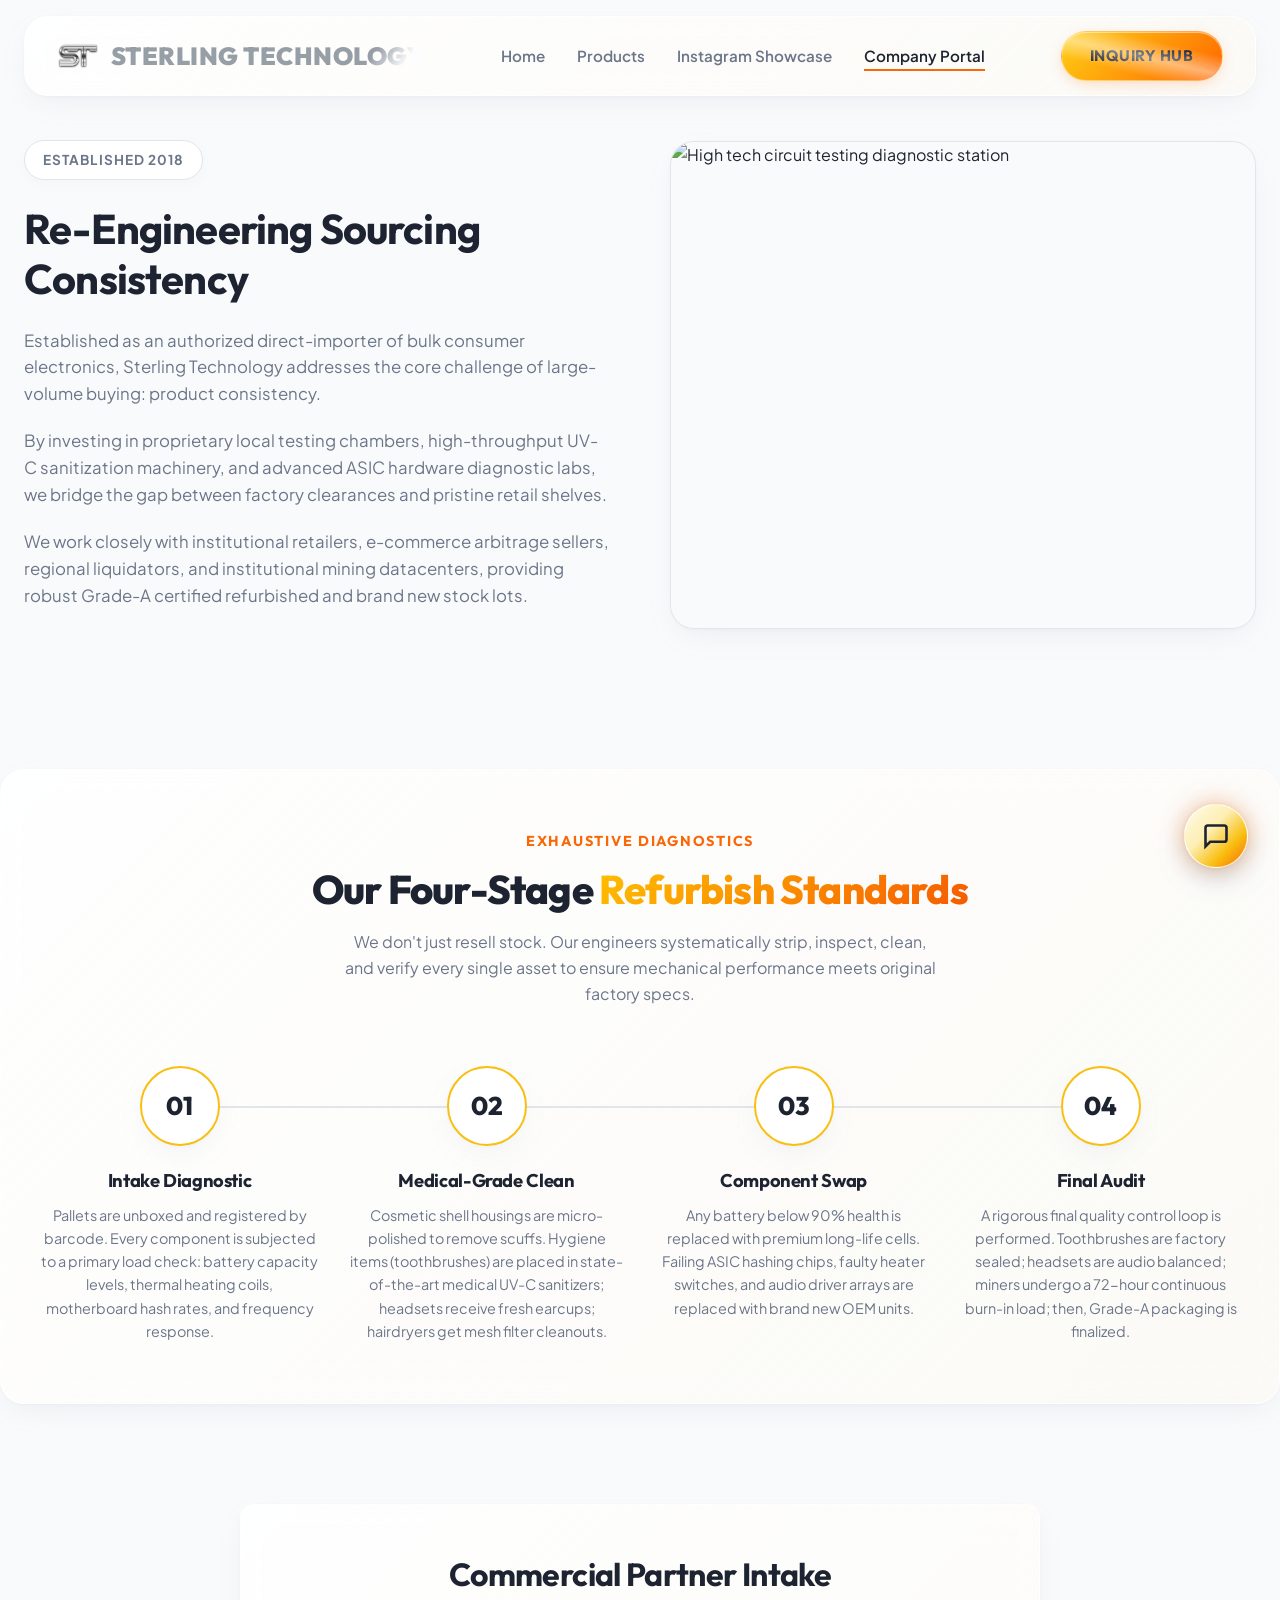
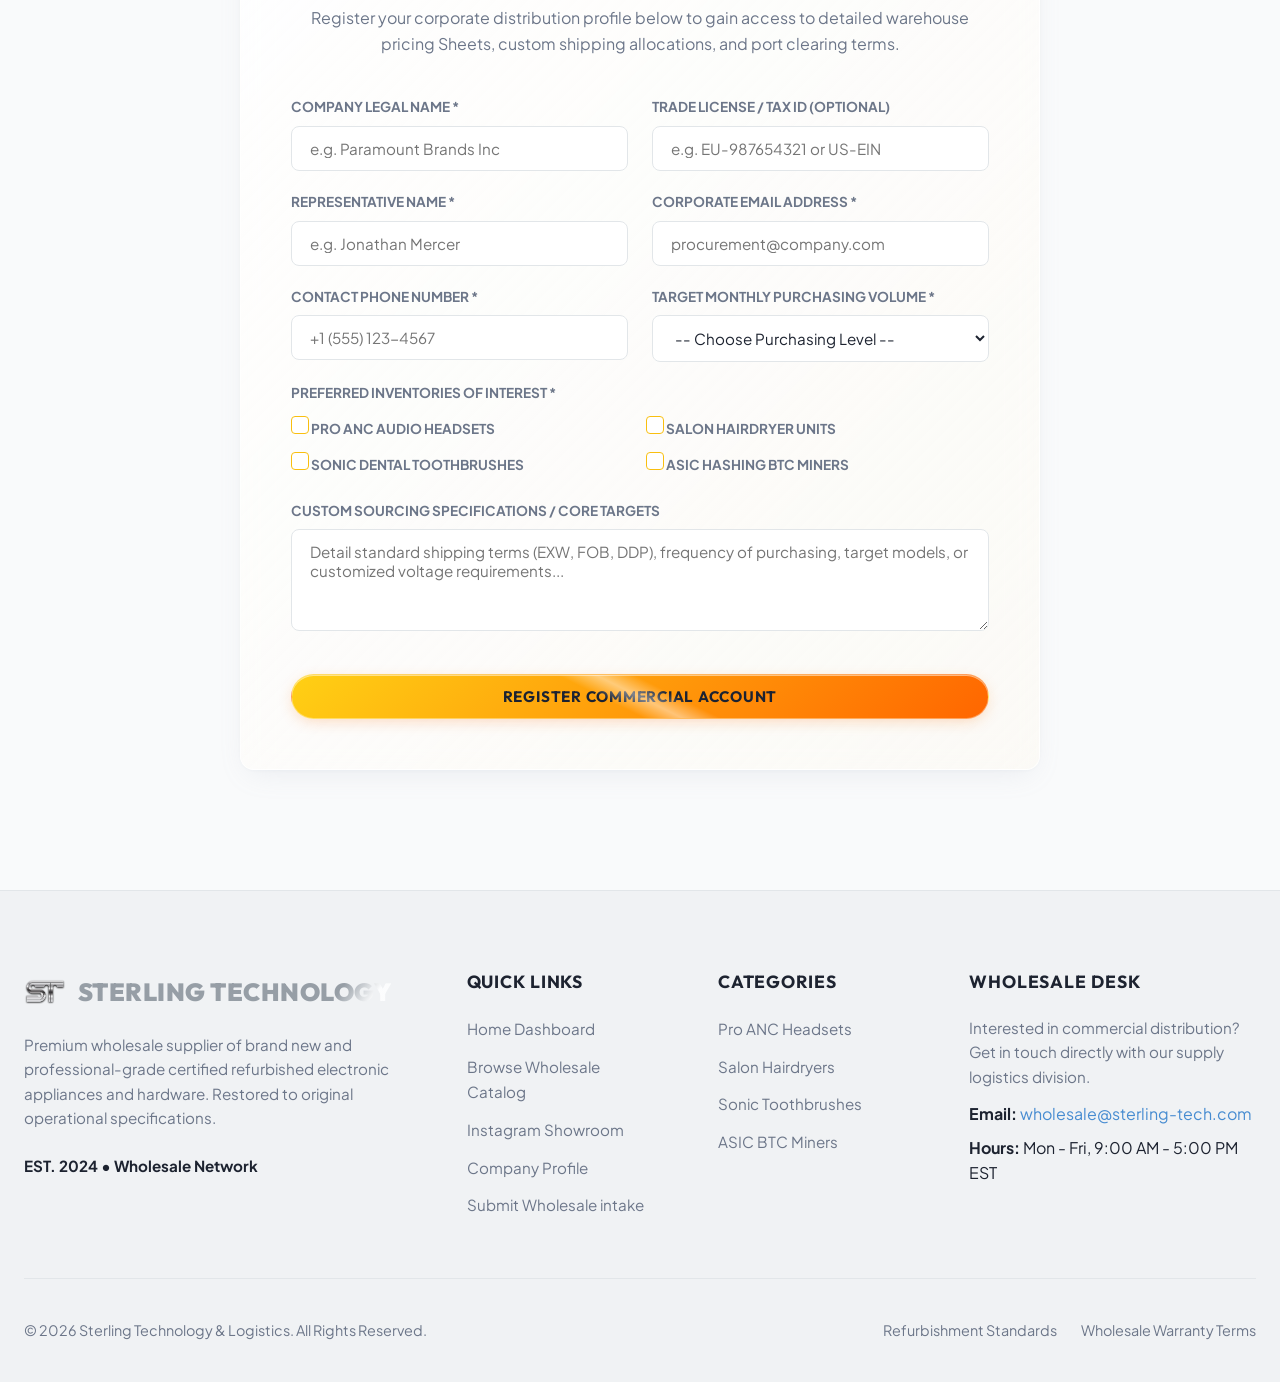
==== web/company.html @ 15f0bb9a "Initial commit: Dynamic Wholesale Catalog website with 15 real products and local storage security" ====
<!DOCTYPE html>
<html lang="en">
<head>
  <meta charset="UTF-8">
  <meta name="viewport" content="width=device-width, initial-scale=1.0">
  
  <title>Corporate Profile & Wholesale Registration | Sterling Technology</title>
  <meta name="description" content="Learn about our refurbishment processing facilities and apply for an official trade credit commercial account to procure stock direct from ports.">
  
  <link rel="stylesheet" href="./css/styles.css">
</head>
<body>

  <!-- Dynamic Glass Header -->
  <header id="global-header"></header>

  <!-- Section 1: Who We Are -->
  <section class="container company-about-grid">
    <div class="company-about-content">
      <div class="hero-badge">Established 2018</div>
      <h2 class="company-about-title">Re-Engineering Sourcing Consistency</h2>
      <p>Established as an authorized direct-importer of bulk consumer electronics, Sterling Technology addresses the core challenge of large-volume buying: product consistency.</p>
      <p>By investing in proprietary local testing chambers, high-throughput UV-C sanitization machinery, and advanced ASIC hardware diagnostic labs, we bridge the gap between factory clearances and pristine retail shelves.</p>
      <p>We work closely with institutional retailers, e-commerce arbitrage sellers, regional liquidators, and institutional mining datacenters, providing robust Grade-A certified refurbished and brand new stock lots.</p>
    </div>
    <div class="company-about-img-wrap">
      <img src="https://images.unsplash.com/photo-1581092160607-ee22621dd758?auto=format&fit=crop&w=800&q=80" alt="High tech circuit testing diagnostic station">
    </div>
  </section>

  <!-- Section 2: Refurbishment Facility Tour Timeline -->
  <section class="container section-margin glass-panel" style="padding: 60px 40px; border-radius: var(--radius-lg);">
    <div class="section-header">
      <div class="section-subtitle">Exhaustive Diagnostics</div>
      <h2 class="section-title">Our Four-Stage <span>Refurbish Standards</span></h2>
      <p style="color: var(--text-muted); font-size: 1rem; max-width: 600px; margin: 16px auto 0 auto;">
        We don't just resell stock. Our engineers systematically strip, inspect, clean, and verify every single asset to ensure mechanical performance meets original factory specs.
      </p>
    </div>

    <div class="workflow-timeline">
      <!-- Step 1 -->
      <div class="workflow-step">
        <div class="workflow-number">01</div>
        <h3>Intake Diagnostic</h3>
        <p>Pallets are unboxed and registered by barcode. Every component is subjected to a primary load check: battery capacity levels, thermal heating coils, motherboard hash rates, and frequency response.</p>
      </div>

      <!-- Step 2 -->
      <div class="workflow-step">
        <div class="workflow-number">02</div>
        <h3>Medical-Grade Clean</h3>
        <p>Cosmetic shell housings are micro-polished to remove scuffs. Hygiene items (toothbrushes) are placed in state-of-the-art medical UV-C sanitizers; headsets receive fresh earcups; hairdryers get mesh filter cleanouts.</p>
      </div>

      <!-- Step 3 -->
      <div class="workflow-step">
        <div class="workflow-number">03</div>
        <h3>Component Swap</h3>
        <p>Any battery below 90% health is replaced with premium long-life cells. Failing ASIC hashing chips, faulty heater switches, and audio driver arrays are replaced with brand new OEM units.</p>
      </div>

      <!-- Step 4 -->
      <div class="workflow-step">
        <div class="workflow-number">04</div>
        <h3>Final Audit</h3>
        <p>A rigorous final quality control loop is performed. Toothbrushes are factory sealed; headsets are audio balanced; miners undergo a 72-hour continuous burn-in load; then, Grade-A packaging is finalized.</p>
      </div>
    </div>
  </section>

  <!-- Section 3: Wholesale Intake Form -->
  <section class="container section-margin glass-panel intake-layout" id="inquiry">
    <div id="form-container">
      <h2>Commercial Partner Intake</h2>
      <p>Register your corporate distribution profile below to gain access to detailed warehouse pricing Sheets, custom shipping allocations, and port clearing terms.</p>
      
      <form id="wholesale-partner-form">
        <div class="form-row">
          <div class="form-group">
            <label for="partner-biz-name">Company Legal Name *</label>
            <input type="text" id="partner-biz-name" class="form-control" placeholder="e.g. Paramount Brands Inc" required>
          </div>
          <div class="form-group">
            <label for="partner-tax-id">Trade License / Tax ID (Optional)</label>
            <input type="text" id="partner-tax-id" class="form-control" placeholder="e.g. EU-987654321 or US-EIN">
          </div>
        </div>

        <div class="form-row">
          <div class="form-group">
            <label for="partner-contact-name">Representative Name *</label>
            <input type="text" id="partner-contact-name" class="form-control" placeholder="e.g. Jonathan Mercer" required>
          </div>
          <div class="form-group">
            <label for="partner-email">Corporate Email Address *</label>
            <input type="email" id="partner-email" class="form-control" placeholder="procurement@company.com" required>
          </div>
        </div>

        <div class="form-row">
          <div class="form-group">
            <label for="partner-phone">Contact Phone Number *</label>
            <input type="tel" id="partner-phone" class="form-control" placeholder="+1 (555) 123-4567" required>
          </div>
          <div class="form-group">
            <label for="partner-volume">Target Monthly purchasing Volume *</label>
            <select id="partner-volume" class="form-control" required>
              <option value="">-- Choose Purchasing Level --</option>
              <option value="tier_1">Small Wholesaler (< $10,000 / mo)</option>
              <option value="tier_2">Mid-Tier distributor ($10,000 - $50,000 / mo)</option>
              <option value="tier_3">Enterprise Buyer ($50,000 - $200,000 / mo)</option>
              <option value="tier_4">Institutional Sourcing ($200,000+ / mo)</option>
            </select>
          </div>
        </div>

        <div class="form-group">
          <label style="margin-bottom: 12px;">Preferred Inventories of Interest *</label>
          <div style="display: grid; grid-template-columns: repeat(2, 1fr); gap: 12px; margin-bottom: 8px;">
            <label class="checkbox-label" style="margin-bottom: 0;">
              <input type="checkbox" name="interest" value="headsets" class="checkbox-input">
              <span>Pro ANC Audio Headsets</span>
            </label>
            <label class="checkbox-label" style="margin-bottom: 0;">
              <input type="checkbox" name="interest" value="hairdryers" class="checkbox-input">
              <span>Salon Hairdryer Units</span>
            </label>
            <label class="checkbox-label" style="margin-bottom: 0;">
              <input type="checkbox" name="interest" value="toothbrushes" class="checkbox-input">
              <span>Sonic Dental Toothbrushes</span>
            </label>
            <label class="checkbox-label" style="margin-bottom: 0;">
              <input type="checkbox" name="interest" value="btc_miners" class="checkbox-input">
              <span>ASIC Hashing BTC Miners</span>
            </label>
          </div>
        </div>

        <div class="form-group" style="margin-top: 24px;">
          <label for="partner-notes">Custom Sourcing Specifications / Core Targets</label>
          <textarea id="partner-notes" class="form-control" rows="4" placeholder="Detail standard shipping terms (EXW, FOB, DDP), frequency of purchasing, target models, or customized voltage requirements..."></textarea>
        </div>

        <button type="submit" class="btn-silver" style="width: 100%; justify-content: center; margin-top: 16px;">Register Commercial Account</button>
      </form>
    </div>
  </section>

  <!-- Footer -->
  <footer id="global-footer" class="footer"></footer>

  <!-- Scripts -->
  <script src="./js/products-api.js"></script>
  <script src="./js/app.js"></script>
  <script src="./js/chatbot.js"></script>
  
  <script>
    document.addEventListener("DOMContentLoaded", () => {
      const form = document.getElementById("wholesale-partner-form");
      const formContainer = document.getElementById("form-container");

      // Set interest checkbox prefilled if URL includes hash target categories
      const params = new URLSearchParams(window.location.search);
      const interestParam = params.get("interest");
      if (interestParam) {
        document.querySelectorAll('input[name="interest"]').forEach(cb => {
          if (cb.value === interestParam) cb.checked = true;
        });
      }

      form.addEventListener("submit", (e) => {
        e.preventDefault();
        
        const repName = document.getElementById("partner-contact-name").value;
        const bizName = document.getElementById("partner-biz-name").value;
        const repEmail = document.getElementById("partner-email").value;

        // Animate smooth height contraction and transition to custom onboarding panel
        formContainer.style.opacity = 0;
        
        setTimeout(() => {
          formContainer.innerHTML = `
            <div style="text-align: center; padding: 40px 10px;">
              <div class="quality-shield-icon" style="margin: 0 auto 28px auto; width: 80px; height: 80px; background: var(--metallic-grad);">
                <svg viewBox="0 0 24 24" style="width: 36px; height: 36px; stroke: hsl(220, 30%, 15%); stroke-width: 2.4; fill: none;">
                  <path d="M16 21v-2a4 4 0 0 0-4-4H5a4 4 0 0 0-4 4v2"/>
                  <circle cx="8.5" cy="7" r="4"/>
                  <line x1="20" y1="8" x2="20" y2="14"/>
                  <line x1="23" y1="11" x2="17" y2="11"/>
                </svg>
              </div>
              <h2 style="font-family: 'Outfit'; font-size: 2.2rem; margin-bottom: 16px; color: var(--text-main);">Partnership Registered Successfully</h2>
              <p style="color: var(--text-muted); font-size: 1.05rem; margin-bottom: 32px; line-height: 1.6; max-width: 600px; margin-left: auto; margin-right: auto;">
                Welcome aboard, <strong>${repName}</strong>. Your commercial wholesale partner registration for <strong>${bizName}</strong> has been logged by our systems.
              </p>
              <div style="background: var(--bg-secondary); max-width: 500px; margin: 0 auto 36px auto; padding: 24px; border-radius: var(--radius-md); border: 1px solid var(--border-light); text-align: left;">
                <h4 style="font-family: 'Outfit'; font-weight: 700; margin-bottom: 12px;">Next Steps:</h4>
                <ul style="padding-left: 20px; color: var(--text-muted); display: flex; flex-direction: column; gap: 8px; font-size: 0.95rem;">
                  <li>We will dispatch our complete excel wholesale pricing catalog spreadsheet to <strong>${repEmail}</strong> within 15 minutes.</li>
                  <li>A logistics lead account director will call your team to confirm loading bay sizes and custom pallet freight rates.</li>
                  <li>Your commercial credential key will allow direct integration with our shipping dispatch systems.</li>
                </ul>
              </div>
              <a href="products.html" class="btn-silver">Browse Wholesale Catalog</a>
            </div>
          `;
          formContainer.style.opacity = 1;
          formContainer.style.transition = "opacity 0.4s ease";
        }, 300);
      });
    });
  </script>
</body>
</html>
---- web/css/styles.css ----
@import url('https://fonts.googleapis.com/css2?family=Outfit:wght@300;400;500;600;700;800;900&family=Plus+Jakarta+Sans:wght@300;400;500;600;700;800&display=swap');

/* --- PREMIUM DESIGN SYSTEM & CSS VARIABLES --- */
:root {
  /* Color Palettes - Harmonious HSL */
  --bg-primary: hsl(210, 20%, 98%);       /* Pure soft slate-white */
  --bg-secondary: hsl(210, 16%, 95%);     /* Soft gray */
  --bg-card: hsl(0, 0%, 100%);            /* Crisp solid white */
  --bg-glass: rgba(255, 255, 255, 0.65);  /* Frosted white glass */
  --border-glass: rgba(255, 255, 255, 0.7);
  --border-light: hsl(210, 14%, 90%);     /* Clean borders */
  
  /* Text Hues - No pure black for premium feel */
  --text-main: hsl(220, 25%, 15%);        /* Deep charcoal */
  --text-muted: hsl(220, 12%, 48%);       /* Steel slate */
  --text-light: hsl(220, 10%, 90%);       /* Light off-white */
  
  /* Curated Tech Yellow & Orange Sunset Theme Accents */
  --silver-light: hsl(48, 95%, 85%) ;      /* Bright liquid yellow tint */
  --silver-medium: hsl(45, 95%, 52%);      /* Pure Tech Yellow */
  --silver-dark: hsl(24, 95%, 50%);        /* Vibrant Tech Orange */
  --chrome-highlight: hsl(48, 100%, 96%);  /* High-glare yellow light reflection */
  
  /* Brand Specific Silver/Chrome Variables (Preserves Silver logo and title shine) */
  --brand-silver-light: hsl(210, 20%, 94%);
  --brand-silver-medium: hsl(210, 10%, 82%);
  --brand-silver-dark: hsl(210, 8%, 62%);
  --brand-chrome-highlight: hsl(210, 30%, 99%);
  
  /* Gradients */
  --metallic-grad: linear-gradient(135deg, var(--chrome-highlight) 0%, var(--silver-light) 40%, var(--silver-medium) 70%, var(--silver-dark) 100%);
  --metallic-hover-grad: linear-gradient(135deg, var(--chrome-highlight) 0%, hsl(45, 95%, 80%) 30%, var(--silver-medium) 60%, hsl(20, 95%, 45%) 100%);
  --glass-grad: linear-gradient(135deg, rgba(255, 255, 255, 0.85) 0%, rgba(254, 250, 240, 0.45) 100%);
  
  /* Accents */
  --accent-blue: hsl(210, 60%, 55%);
  --accent-emerald: hsl(150, 50%, 45%);
  
  /* Shadow Systems */
  --shadow-premium: 0 10px 30px -10px rgba(148, 163, 184, 0.18), 
                    0 1px 3px rgba(148, 163, 184, 0.06);
  --shadow-hover: 0 25px 50px -20px rgba(100, 116, 139, 0.28), 
                  0 0 15px rgba(226, 232, 240, 0.8),
                  inset 0 1px 0 rgba(255, 255, 255, 0.8);
  --silver-glow: 0 0 25px rgba(249, 115, 22, 0.4), 0 0 5px rgba(251, 146, 60, 0.2);
  
  /* Borders & Radius */
  --radius-sm: 8px;
  --radius-md: 14px;
  --radius-lg: 24px;
  --radius-xl: 32px;
  
  /* Timing */
  --transition-smooth: all 0.4s cubic-bezier(0.16, 1, 0.3, 1);
  --transition-fast: all 0.2s cubic-bezier(0.4, 0, 0.2, 1);
}

/* --- RESET & GLOBAL STYLES --- */
*, *::before, *::after {
  box-sizing: border-box;
  margin: 0;
  padding: 0;
}

html {
  scroll-behavior: smooth;
  font-size: 16px;
}

body {
  background-color: var(--bg-primary);
  color: var(--text-main);
  font-family: 'Plus Jakarta Sans', sans-serif;
  line-height: 1.6;
  overflow-x: hidden;
  -webkit-font-smoothing: antialiased;
}

h1, h2, h3, h4, h5, h6 {
  font-family: 'Outfit', sans-serif;
  font-weight: 700;
  letter-spacing: -0.02em;
  line-height: 1.2;
}

a {
  color: inherit;
  text-decoration: none;
  transition: var(--transition-fast);
}

button, input, select, textarea {
  font-family: inherit;
  font-size: inherit;
  color: inherit;
}

/* --- SCROLLBARS --- */
::-webkit-scrollbar {
  width: 10px;
}
::-webkit-scrollbar-track {
  background: var(--bg-primary);
}
::-webkit-scrollbar-thumb {
  background: var(--silver-medium);
  border: 3px solid var(--bg-primary);
  border-radius: 10px;
}
::-webkit-scrollbar-thumb:hover {
  background: var(--silver-dark);
}

/* --- GLASSMORPHISM & METALLIC SHAPE CLASSES --- */
.glass-panel {
  background: var(--glass-grad);
  backdrop-filter: blur(16px) saturate(120%);
  -webkit-backdrop-filter: blur(16px) saturate(120%);
  border: 1px solid var(--border-glass);
  box-shadow: var(--shadow-premium);
  border-radius: var(--radius-md);
  transition: var(--transition-smooth);
}

.glass-panel:hover {
  border-color: rgba(255, 255, 255, 0.95);
  box-shadow: var(--shadow-hover);
}

/* Premium Solid Button (Yellow-Orange Gradient) */
.btn-silver {
  background: linear-gradient(135deg, hsl(48, 100%, 54%) 0%, hsl(24, 100%, 50%) 100%);
  border: 1px solid rgba(255, 255, 255, 0.35);
  box-shadow: 0 4px 15px -3px rgba(249, 115, 22, 0.3), 
              inset 0 1px 0 rgba(255, 255, 255, 0.5);
  color: hsl(220, 30%, 15%);
  cursor: pointer;
  display: inline-flex;
  align-items: center;
  gap: 8px;
  font-family: 'Outfit', sans-serif;
  font-weight: 700;
  font-size: 0.95rem;
  padding: 12px 28px;
  border-radius: 50px;
  text-transform: uppercase;
  letter-spacing: 0.05em;
  transition: var(--transition-smooth);
  position: relative;
  overflow: hidden;
}

.btn-silver::after {
  content: '';
  position: absolute;
  top: -50%;
  left: -50%;
  width: 200%;
  height: 200%;
  background: linear-gradient(
    to bottom right,
    rgba(255, 255, 255, 0) 0%,
    rgba(255, 255, 255, 0) 40%,
    rgba(255, 255, 255, 0.45) 50%,
    rgba(255, 255, 255, 0) 60%,
    rgba(255, 255, 255, 0) 100%
  );
  transform: rotate(30deg);
  transition: transform 0.8s ease;
}

.btn-silver:hover {
  background: linear-gradient(135deg, hsl(48, 100%, 58%) 0%, hsl(20, 100%, 46%) 100%);
  box-shadow: 0 8px 25px -5px rgba(249, 115, 22, 0.5), var(--silver-glow);
  transform: translateY(-2px);
}

.btn-silver:hover::after {
  transform: rotate(30deg) translate(20%, 20%);
}

.btn-silver:active {
  transform: translateY(0);
}

/* Secondary Ghost Button */
.btn-ghost {
  border: 2px solid var(--silver-dark);
  background: transparent;
  color: var(--text-main);
  cursor: pointer;
  display: inline-flex;
  align-items: center;
  gap: 8px;
  font-family: 'Outfit', sans-serif;
  font-weight: 700;
  font-size: 0.95rem;
  padding: 11px 28px; /* Slightly adjusted padding to balance 2px borders */
  border-radius: 50px;
  text-transform: uppercase;
  letter-spacing: 0.05em;
  transition: var(--transition-smooth);
}

.btn-ghost:hover {
  background: rgba(226, 232, 240, 0.4);
  border-color: var(--text-main);
  transform: translateY(-2px);
}

/* --- STRUCTURE LAYOUT --- */
.container {
  width: 100%;
  max-width: 1280px;
  margin: 0 auto;
  padding: 0 24px;
}

/* Glass Header */
.header {
  position: fixed;
  top: 16px;
  left: 50%;
  transform: translateX(-50%);
  width: calc(100% - 32px);
  max-width: 1232px;
  z-index: 1000;
  height: 80px;
  border-radius: var(--radius-lg);
  display: flex;
  align-items: center;
  justify-content: space-between;
  padding: 0 32px;
}

.header.scrolled {
  background: rgba(255, 255, 255, 0.85);
  box-shadow: 0 20px 40px -15px rgba(148, 163, 184, 0.25);
  border-color: rgba(255, 255, 255, 0.9);
}

.logo-container {
  display: flex;
  align-items: center;
  gap: 12px;
}

/* Stunning Brand Logo */
.silver-logo {
  width: 42px;
  height: 42px;
  background-image: url('../images/logo.png');
  background-size: contain;
  background-repeat: no-repeat;
  background-position: center;
  position: relative;
  display: flex;
  align-items: center;
  justify-content: center;
  transition: var(--transition-smooth);
}

.brand-name {
  font-family: 'Outfit', sans-serif;
  font-size: 1.55rem;
  font-weight: 900;
  letter-spacing: 0.02em;
  background: linear-gradient(
    125deg,
    var(--brand-silver-dark) 0%,
    var(--brand-silver-dark) 42%,
    var(--brand-chrome-highlight) 48%,
    var(--brand-chrome-highlight) 52%,
    var(--brand-silver-dark) 58%,
    var(--brand-silver-dark) 100%
  );
  background-size: 200% auto;
  -webkit-background-clip: text;
  -webkit-text-fill-color: transparent;
  animation: textShine 12s ease-in-out infinite;
}

@keyframes textShine {
  0% {
    background-position: 200% center;
  }
  100% {
    background-position: -200% center;
  }
}

.nav-menu {
  display: flex;
  gap: 32px;
  list-style: none;
}

.nav-link {
  font-weight: 600;
  font-size: 0.95rem;
  color: var(--text-muted);
  position: relative;
  padding: 6px 0;
}

.nav-link::after {
  content: '';
  position: absolute;
  bottom: 0;
  left: 0;
  width: 0;
  height: 2px;
  background: var(--silver-dark);
  transition: var(--transition-fast);
}

.nav-link:hover, .nav-link.active {
  color: var(--text-main);
}

.nav-link:hover::after, .nav-link.active::after {
  width: 100%;
}

.header-cta {
  display: flex;
  align-items: center;
}

/* Footer style */
.footer {
  background: var(--bg-secondary);
  border-top: 1px solid var(--border-light);
  padding: 80px 0 40px 0;
  margin-top: 120px;
}

.footer-grid {
  display: grid;
  grid-template-columns: 2fr 1fr 1fr 1.5fr;
  gap: 60px;
  margin-bottom: 60px;
}

.footer-col h3 {
  font-size: 1.1rem;
  margin-bottom: 24px;
  text-transform: uppercase;
  letter-spacing: 0.05em;
  color: var(--text-main);
}

.footer-links {
  list-style: none;
  display: flex;
  flex-direction: column;
  gap: 12px;
}

.footer-links a {
  color: var(--text-muted);
  font-size: 0.95rem;
}

.footer-links a:hover {
  color: var(--text-main);
  padding-left: 4px;
}

.footer-about p {
  color: var(--text-muted);
  font-size: 0.95rem;
  margin: 16px 0 24px 0;
}

.footer-bottom {
  border-top: 1px solid var(--border-light);
  padding-top: 40px;
  display: flex;
  justify-content: space-between;
  align-items: center;
  color: var(--text-muted);
  font-size: 0.9rem;
}

/* --- HERO LANDING SECTION --- */
.hero-section {
  padding: 180px 0 100px 0;
  position: relative;
}

.hero-grid {
  display: grid;
  grid-template-columns: 1.1fr 0.9fr;
  gap: 60px;
  align-items: center;
}

.hero-badge {
  display: inline-flex;
  align-items: center;
  gap: 8px;
  padding: 8px 18px;
  border-radius: 50px;
  background: var(--bg-card);
  border: 1px solid var(--border-light);
  font-size: 0.85rem;
  font-weight: 700;
  text-transform: uppercase;
  letter-spacing: 0.08em;
  color: var(--text-muted);
  margin-bottom: 24px;
  box-shadow: 0 4px 12px rgba(148, 163, 184, 0.05);
}

.hero-badge .dot {
  width: 8px;
  height: 8px;
  background: var(--silver-dark);
  border-radius: 50%;
  animation: pulse-silver 2s infinite;
}

.hero-title {
  font-size: 3.5rem;
  font-weight: 800;
  line-height: 1.1;
  margin-bottom: 24px;
  background: linear-gradient(135deg, var(--text-main) 0%, var(--silver-dark) 100%);
  -webkit-background-clip: text;
  -webkit-text-fill-color: transparent;
}

.hero-desc {
  font-size: 1.15rem;
  color: var(--text-muted);
  margin-bottom: 40px;
  max-width: 580px;
}

.hero-actions {
  display: flex;
  gap: 16px;
  align-items: center;
}

/* Breathtaking Showcase Item Visual */
.hero-visual {
  position: relative;
  width: 100%;
  aspect-ratio: 1;
}

.showcase-plate {
  width: 85%;
  height: 85%;
  position: absolute;
  top: 7%;
  left: 7%;
  background: var(--glass-grad);
  border: 1px solid var(--border-glass);
  box-shadow: var(--shadow-hover);
  border-radius: var(--radius-xl);
  overflow: hidden;
  display: flex;
  align-items: center;
  justify-content: center;
  transition: var(--transition-smooth);
}

.showcase-bg-glow {
  position: absolute;
  width: 150%;
  height: 150%;
  background: radial-gradient(circle, rgba(226, 232, 240, 0.7) 0%, rgba(255, 255, 255, 0) 65%);
  top: -25%;
  left: -25%;
  z-index: 1;
  animation: float 8s ease-in-out infinite;
}

.showcase-img {
  width: 80%;
  height: 80%;
  object-fit: contain;
  z-index: 2;
  filter: drop-shadow(0 20px 30px rgba(100, 116, 139, 0.25));
  transition: var(--transition-smooth);
}

.hero-visual:hover .showcase-img {
  transform: scale(1.08) rotate(2deg);
}

.hero-visual:hover .showcase-plate {
  border-color: rgba(255, 255, 255, 0.95);
  box-shadow: 0 35px 70px -25px rgba(100, 116, 139, 0.35), var(--silver-glow);
}

/* Floating Status Tag */
.showcase-tag {
  position: absolute;
  bottom: 12%;
  right: 0;
  z-index: 3;
  padding: 16px 24px;
  background: rgba(255, 255, 255, 0.9);
  backdrop-filter: blur(12px);
  -webkit-backdrop-filter: blur(12px);
  border: 1px solid var(--border-glass);
  border-radius: var(--radius-md);
  box-shadow: var(--shadow-premium);
  display: flex;
  flex-direction: column;
  gap: 4px;
}

.showcase-tag .tag-label {
  font-size: 0.75rem;
  font-weight: 700;
  text-transform: uppercase;
  color: var(--text-muted);
  letter-spacing: 0.05em;
}

.showcase-tag .tag-val {
  font-family: 'Outfit', sans-serif;
  font-size: 1.15rem;
  font-weight: 700;
  color: var(--text-main);
}

/* --- SECTION GENERAL STYLES --- */
.section-margin {
  margin-top: 140px;
}

.section-header {
  text-align: center;
  margin-bottom: 60px;
  position: relative;
}

.section-subtitle {
  font-family: 'Outfit', sans-serif;
  font-size: 0.9rem;
  font-weight: 700;
  text-transform: uppercase;
  letter-spacing: 0.12em;
  color: var(--silver-dark);
  margin-bottom: 12px;
}

.section-title {
  font-size: 2.5rem;
  font-weight: 800;
  color: var(--text-main);
}

.section-title span {
  background: linear-gradient(135deg, hsl(45, 100%, 50%) 0%, hsl(22, 100%, 48%) 100%);
  -webkit-background-clip: text;
  -webkit-text-fill-color: transparent;
}

/* --- PRODUCT CARDS & GRID --- */
.products-grid {
  display: grid;
  grid-template-columns: repeat(auto-fill, minmax(280px, 1fr));
  gap: 32px;
}

.product-card {
  background: var(--bg-card);
  border: 1px solid var(--border-light);
  border-radius: var(--radius-md);
  overflow: hidden;
  display: flex;
  flex-direction: column;
  position: relative;
  box-shadow: var(--shadow-premium);
  transition: var(--transition-smooth);
}

.product-card::before {
  content: '';
  position: absolute;
  top: 0;
  left: 0;
  right: 0;
  height: 4px;
  background: var(--metallic-grad);
  opacity: 0;
  transition: var(--transition-smooth);
}

.product-card-img-wrap {
  position: relative;
  aspect-ratio: 1.15;
  background: var(--bg-secondary);
  overflow: hidden;
  display: flex;
  align-items: center;
  justify-content: center;
}

.product-card-img {
  width: 100%;
  height: 100%;
  object-fit: cover;
  transition: var(--transition-smooth);
}

.product-condition-badge {
  position: absolute;
  top: 16px;
  left: 16px;
  padding: 6px 12px;
  border-radius: 50px;
  font-size: 0.75rem;
  font-weight: 700;
  text-transform: uppercase;
  letter-spacing: 0.05em;
  z-index: 2;
  box-shadow: 0 4px 10px rgba(0,0,0,0.08);
}

.badge-new {
  background: var(--bg-card);
  color: var(--text-main);
  border: 1px solid var(--border-light);
}

.badge-refurbished {
  background: var(--metallic-grad);
  color: hsl(220, 30%, 15%);
  border: 1px solid rgba(255, 255, 255, 0.7);
}

.product-card-content {
  padding: 24px;
  display: flex;
  flex-direction: column;
  flex-grow: 1;
}

.product-card-cat {
  font-size: 0.8rem;
  text-transform: uppercase;
  color: var(--text-muted);
  font-weight: 600;
  letter-spacing: 0.05em;
  margin-bottom: 8px;
}

.product-card-title {
  font-size: 1.2rem;
  font-weight: 700;
  color: var(--text-main);
  margin-bottom: 12px;
  line-height: 1.3;
}

.product-card-info-row {
  display: flex;
  justify-content: space-between;
  align-items: center;
  margin-top: auto;
  padding-top: 16px;
  border-top: 1px solid var(--border-light);
}

.product-card-price-label {
  font-size: 0.75rem;
  color: var(--text-muted);
  text-transform: uppercase;
}

.product-card-price {
  font-family: 'Outfit', sans-serif;
  font-size: 1.15rem;
  font-weight: 700;
  color: var(--text-main);
}

.product-card-moq {
  font-size: 0.8rem;
  color: var(--text-muted);
  font-weight: 500;
}

/* Card Hover States */
.product-card:hover {
  transform: translateY(-8px);
  box-shadow: var(--shadow-hover);
  border-color: var(--silver-medium);
}

.product-card:hover::before {
  opacity: 1;
}

.product-card:hover .product-card-img {
  transform: scale(1.06);
}

/* Newly Added Section Carousel Scroll Style */
.carousel-container {
  position: relative;
  overflow: hidden;
  padding: 10px 0;
}

.carousel-scroll {
  display: flex;
  gap: 30px;
  overflow-x: auto;
  scroll-snap-type: x mandatory;
  scrollbar-width: none; /* Firefox */
  padding-bottom: 20px;
}

.carousel-scroll::-webkit-scrollbar {
  display: none; /* Safari & Chrome */
}

.carousel-scroll .product-card {
  flex: 0 0 320px;
  scroll-snap-align: start;
}

/* --- WHOLESALE ADVANTAGES GRIDS --- */
.advantages-grid {
  display: grid;
  grid-template-columns: repeat(3, 1fr);
  gap: 32px;
}

.advantage-card {
  padding: 40px;
  text-align: left;
}

.advantage-icon-wrap {
  width: 60px;
  height: 60px;
  background: var(--metallic-grad);
  border-radius: var(--radius-md);
  display: flex;
  align-items: center;
  justify-content: center;
  box-shadow: var(--silver-glow);
  margin-bottom: 28px;
}

.advantage-icon {
  width: 28px;
  height: 28px;
  stroke: hsl(220, 30%, 15%);
  stroke-width: 2;
  fill: none;
}

.advantage-card h3 {
  font-size: 1.35rem;
  margin-bottom: 16px;
  color: var(--text-main);
}

.advantage-card p {
  color: var(--text-muted);
  font-size: 0.95rem;
}

/* --- CATALOG SEARCH & FILTER --- */
.catalog-layout {
  display: grid;
  grid-template-columns: 280px 1fr;
  gap: 40px;
  padding-top: 140px;
}

.filter-sidebar {
  position: sticky;
  top: 120px;
  height: fit-content;
  padding: 30px;
}

.filter-group {
  margin-bottom: 30px;
}

.filter-group-title {
  font-size: 1rem;
  font-weight: 700;
  margin-bottom: 16px;
  text-transform: uppercase;
  letter-spacing: 0.05em;
  color: var(--text-main);
  border-bottom: 1px solid var(--border-light);
  padding-bottom: 8px;
}

/* Custom Checkbox styles */
.checkbox-label {
  display: flex;
  align-items: center;
  gap: 12px;
  font-size: 0.95rem;
  color: var(--text-muted);
  cursor: pointer;
  margin-bottom: 12px;
  transition: var(--transition-fast);
}

.checkbox-label:hover {
  color: var(--text-main);
}

.checkbox-input {
  appearance: none;
  -webkit-appearance: none;
  width: 18px;
  height: 18px;
  border: 1px solid var(--silver-medium);
  border-radius: 4px;
  background: white;
  cursor: pointer;
  position: relative;
  transition: var(--transition-fast);
}

.checkbox-input:checked {
  background: var(--metallic-grad);
  border-color: var(--silver-dark);
}

.checkbox-input:checked::before {
  content: '✓';
  position: absolute;
  top: 50%;
  left: 50%;
  transform: translate(-50%, -50%);
  color: var(--text-main);
  font-size: 0.75rem;
  font-weight: bold;
}

.search-wrap {
  display: flex;
  margin-bottom: 40px;
  gap: 16px;
}

.search-input-box {
  flex-grow: 1;
  position: relative;
}

.search-input {
  width: 100%;
  padding: 16px 24px;
  border-radius: 50px;
  border: 1px solid var(--border-light);
  background: var(--bg-card);
  box-shadow: var(--shadow-premium);
  font-size: 1rem;
  transition: var(--transition-smooth);
}

.search-input:focus {
  outline: none;
  border-color: var(--silver-medium);
  box-shadow: 0 10px 25px -5px rgba(148, 163, 184, 0.25), var(--silver-glow);
}

.view-toggle-btns {
  display: flex;
  background: var(--bg-secondary);
  border-radius: 50px;
  padding: 4px;
  border: 1px solid var(--border-light);
}

.view-btn {
  background: transparent;
  border: none;
  padding: 8px 16px;
  border-radius: 50px;
  cursor: pointer;
  color: var(--text-muted);
  font-weight: 600;
  transition: var(--transition-fast);
}

.view-btn.active {
  background: var(--bg-card);
  color: var(--text-main);
  box-shadow: var(--shadow-premium);
}

/* --- PRODUCT DETAIL SPECIFICS --- */
.detail-layout {
  padding-top: 140px;
}

.detail-grid {
  display: grid;
  grid-template-columns: 1.1fr 0.9fr;
  gap: 60px;
  margin-bottom: 80px;
}

.detail-gallery {
  display: flex;
  flex-direction: column;
  gap: 20px;
}

.gallery-main-wrap {
  width: 100%;
  aspect-ratio: 1.2;
  background: var(--bg-secondary);
  border-radius: var(--radius-lg);
  overflow: hidden;
  border: 1px solid var(--border-light);
}

.gallery-main {
  width: 100%;
  height: 100%;
  object-fit: cover;
}

.gallery-thumbs {
  display: flex;
  gap: 16px;
}

.gallery-thumb {
  width: 80px;
  height: 80px;
  background: var(--bg-secondary);
  border-radius: var(--radius-sm);
  overflow: hidden;
  border: 2px solid transparent;
  cursor: pointer;
  transition: var(--transition-fast);
}

.gallery-thumb.active, .gallery-thumb:hover {
  border-color: var(--silver-dark);
}

.gallery-thumb img {
  width: 100%;
  height: 100%;
  object-fit: cover;
}

.detail-info {
  display: flex;
  flex-direction: column;
}

.detail-title {
  font-size: 2.8rem;
  font-weight: 800;
  margin-bottom: 12px;
  color: var(--text-main);
}

.detail-meta-row {
  display: flex;
  align-items: center;
  gap: 16px;
  margin-bottom: 24px;
}

.detail-price-box {
  margin: 24px 0;
  padding: 24px;
  border-radius: var(--radius-md);
  background: var(--bg-secondary);
  border: 1px solid var(--border-light);
}

.detail-price-box h4 {
  font-size: 0.8rem;
  color: var(--text-muted);
  text-transform: uppercase;
  margin-bottom: 8px;
}

.detail-price-val {
  font-family: 'Outfit', sans-serif;
  font-size: 2.2rem;
  font-weight: 800;
  color: var(--text-main);
  background: linear-gradient(135deg, var(--text-main) 0%, var(--silver-dark) 100%);
  -webkit-background-clip: text;
  -webkit-text-fill-color: transparent;
}

.detail-highlights {
  margin-bottom: 32px;
  list-style-position: inside;
  display: flex;
  flex-direction: column;
  gap: 12px;
}

.detail-highlights li {
  color: var(--text-muted);
  font-size: 1rem;
}

/* Quality Refurbished Shield Widget */
.quality-shield {
  display: flex;
  gap: 20px;
  padding: 24px;
  border-radius: var(--radius-md);
  margin-bottom: 40px;
  border: 1px solid var(--silver-medium);
  background: var(--glass-grad);
}

.quality-shield-icon {
  width: 48px;
  height: 48px;
  background: var(--metallic-grad);
  border-radius: 50%;
  display: flex;
  align-items: center;
  justify-content: center;
  box-shadow: var(--silver-glow);
  flex-shrink: 0;
}

.quality-shield-text h4 {
  font-size: 1.05rem;
  font-weight: 700;
  margin-bottom: 4px;
  color: var(--text-main);
}

.quality-shield-text p {
  font-size: 0.9rem;
  color: var(--text-muted);
  line-height: 1.5;
}

/* Interactive Wholesale Calculator */
.calculator-box {
  padding: 32px;
  margin-bottom: 40px;
}

.calculator-title {
  font-size: 1.15rem;
  font-weight: 700;
  margin-bottom: 20px;
  text-transform: uppercase;
  letter-spacing: 0.05em;
  color: var(--text-main);
}

.calc-row {
  display: grid;
  grid-template-columns: 1fr 1fr;
  gap: 24px;
  margin-bottom: 24px;
}

.calc-input-wrap label {
  display: block;
  font-size: 0.85rem;
  font-weight: 700;
  color: var(--text-muted);
  text-transform: uppercase;
  margin-bottom: 8px;
}

.calc-input {
  width: 100%;
  padding: 12px 18px;
  border-radius: 8px;
  border: 1px solid var(--border-light);
  background: white;
  font-size: 1.1rem;
  font-weight: 700;
  outline: none;
}

.calc-input:focus {
  border-color: var(--silver-dark);
}

.calc-result-panel {
  background: var(--bg-secondary);
  border: 1px solid var(--border-light);
  border-radius: var(--radius-sm);
  padding: 20px;
  margin-bottom: 24px;
}

.calc-result-row {
  display: flex;
  justify-content: space-between;
  align-items: center;
  margin-bottom: 12px;
}

.calc-result-row:last-child {
  margin-bottom: 0;
  padding-top: 12px;
  border-top: 1px solid var(--border-light);
}

.calc-result-row span {
  font-size: 0.95rem;
  color: var(--text-muted);
}

.calc-result-row .val {
  font-family: 'Outfit', sans-serif;
  font-size: 1.15rem;
  font-weight: 700;
  color: var(--text-main);
}

.calc-result-row .val-large {
  font-family: 'Outfit', sans-serif;
  font-size: 1.6rem;
  font-weight: 800;
  color: var(--accent-emerald);
}

/* Specs Table */
.specs-table-wrap {
  margin-top: 60px;
}

.specs-title {
  font-size: 1.6rem;
  margin-bottom: 24px;
  color: var(--text-main);
}

.specs-table {
  width: 100%;
  border-collapse: collapse;
  margin-top: 16px;
}

.specs-table tr {
  border-bottom: 1px solid var(--border-light);
}

.specs-table td {
  padding: 16px 24px;
  font-size: 0.95rem;
}

.specs-table td:first-child {
  font-weight: 700;
  color: var(--text-main);
  width: 30%;
  background: var(--bg-secondary);
  border-radius: var(--radius-sm) 0 0 var(--radius-sm);
}

.specs-table td:last-child {
  color: var(--text-muted);
}

/* Modal Form Styles */
.modal-overlay {
  position: fixed;
  top: 0;
  left: 0;
  width: 100%;
  height: 100%;
  background: rgba(15, 23, 42, 0.4);
  backdrop-filter: blur(8px);
  z-index: 1100;
  display: flex;
  align-items: center;
  justify-content: center;
  opacity: 0;
  pointer-events: none;
  transition: var(--transition-smooth);
}

.modal-overlay.active {
  opacity: 1;
  pointer-events: all;
}

.modal-content {
  width: 100%;
  max-width: 580px;
  padding: 40px;
  transform: scale(0.9) translateY(20px);
  transition: var(--transition-smooth);
  position: relative;
}

.modal-overlay.active .modal-content {
  transform: scale(1) translateY(0);
}

.close-modal-btn {
  position: absolute;
  top: 24px;
  right: 24px;
  background: transparent;
  border: none;
  font-size: 1.5rem;
  cursor: pointer;
  color: var(--text-muted);
  transition: var(--transition-fast);
}

.close-modal-btn:hover {
  color: var(--text-main);
}

/* Custom form fields */
.form-group {
  margin-bottom: 20px;
}

.form-group label {
  display: block;
  font-size: 0.85rem;
  font-weight: 700;
  color: var(--text-muted);
  text-transform: uppercase;
  margin-bottom: 8px;
}

.form-control {
  width: 100%;
  padding: 12px 18px;
  border: 1px solid var(--border-light);
  border-radius: 8px;
  background: white;
  font-size: 0.95rem;
  outline: none;
  transition: var(--transition-fast);
}

.form-control:focus {
  border-color: var(--silver-dark);
  box-shadow: var(--silver-glow);
}

/* --- INSTAGRAM PAGE --- */
.instagram-grid {
  display: grid;
  grid-template-columns: repeat(auto-fill, minmax(320px, 1fr));
  gap: 30px;
  margin-top: 40px;
}

.insta-card {
  position: relative;
  aspect-ratio: 1;
  border-radius: var(--radius-md);
  overflow: hidden;
  border: 1px solid var(--border-light);
  cursor: pointer;
  box-shadow: var(--shadow-premium);
}

.insta-img {
  width: 100%;
  height: 100%;
  object-fit: cover;
  transition: var(--transition-smooth);
}

.insta-overlay {
  position: absolute;
  top: 0;
  left: 0;
  width: 100%;
  height: 100%;
  background: rgba(255, 255, 255, 0.8);
  backdrop-filter: blur(6px);
  -webkit-backdrop-filter: blur(6px);
  display: flex;
  flex-direction: column;
  justify-content: center;
  align-items: center;
  gap: 16px;
  opacity: 0;
  transition: var(--transition-smooth);
  padding: 24px;
  text-align: center;
}

.insta-stats {
  display: flex;
  gap: 24px;
  font-family: 'Outfit', sans-serif;
  font-weight: 700;
  color: var(--text-main);
  font-size: 1.1rem;
}

.insta-stats span {
  display: flex;
  align-items: center;
  gap: 8px;
}

.insta-caption {
  font-size: 0.9rem;
  color: var(--text-muted);
  line-height: 1.5;
}

.insta-card:hover .insta-img {
  transform: scale(1.05);
}

.insta-card:hover .insta-overlay {
  opacity: 1;
}

/* --- COMPANY PAGE --- */
.company-about-grid {
  display: grid;
  grid-template-columns: 1fr 1fr;
  gap: 60px;
  align-items: center;
  margin-bottom: 120px;
  padding-top: 140px;
}

.company-about-img-wrap {
  width: 100%;
  aspect-ratio: 1.2;
  border-radius: var(--radius-lg);
  overflow: hidden;
  border: 1px solid var(--border-light);
  box-shadow: var(--shadow-premium);
}

.company-about-img-wrap img {
  width: 100%;
  height: 100%;
  object-fit: cover;
}

.company-about-content h2 {
  font-size: 2.6rem;
  margin-bottom: 24px;
}

.company-about-content p {
  color: var(--text-muted);
  font-size: 1.05rem;
  margin-bottom: 20px;
}

/* Step Facility Workflow visualizer */
.workflow-timeline {
  display: grid;
  grid-template-columns: repeat(4, 1fr);
  gap: 30px;
  margin-top: 50px;
  position: relative;
}

.workflow-timeline::before {
  content: '';
  position: absolute;
  top: 40px;
  left: 10%;
  right: 10%;
  height: 2px;
  background: var(--border-light);
  z-index: 1;
}

.workflow-step {
  text-align: center;
  position: relative;
  z-index: 2;
}

.workflow-number {
  width: 80px;
  height: 80px;
  background: var(--bg-card);
  border: 2px solid var(--silver-medium);
  border-radius: 50%;
  display: flex;
  align-items: center;
  justify-content: center;
  margin: 0 auto 24px auto;
  font-family: 'Outfit', sans-serif;
  font-size: 1.6rem;
  font-weight: 800;
  color: var(--text-main);
  box-shadow: var(--shadow-premium);
  transition: var(--transition-smooth);
}

.workflow-step:hover .workflow-number {
  background: var(--metallic-grad);
  border-color: rgba(255, 255, 255, 0.8);
  box-shadow: var(--silver-glow);
  transform: translateY(-4px) scale(1.05);
}

.workflow-step h3 {
  font-size: 1.15rem;
  margin-bottom: 12px;
}

.workflow-step p {
  color: var(--text-muted);
  font-size: 0.9rem;
}

/* Intake Form Section */
.intake-layout {
  max-width: 800px;
  margin: 100px auto 0 auto;
  padding: 50px;
}

.intake-layout h2 {
  font-size: 2rem;
  text-align: center;
  margin-bottom: 12px;
}

.intake-layout p {
  text-align: center;
  color: var(--text-muted);
  margin-bottom: 40px;
}

.form-row {
  display: grid;
  grid-template-columns: 1fr 1fr;
  gap: 24px;
}

/* --- THE FLOATING AI CHATBOT ORB --- */
.chatbot-orb {
  position: fixed;
  bottom: 32px;
  right: 32px;
  width: 64px;
  height: 64px;
  background: var(--metallic-grad);
  border: 1px solid rgba(255, 255, 255, 0.8);
  border-radius: 50%;
  box-shadow: 0 10px 30px -5px rgba(100, 116, 139, 0.4), var(--silver-glow);
  cursor: pointer;
  z-index: 1050;
  display: flex;
  align-items: center;
  justify-content: center;
  transition: var(--transition-smooth);
}

.chatbot-orb:hover {
  transform: scale(1.1) rotate(10deg);
  box-shadow: 0 15px 35px -5px rgba(100, 116, 139, 0.6), var(--silver-glow);
}

.chatbot-orb svg {
  width: 28px;
  height: 28px;
  stroke: hsl(220, 30%, 15%);
  stroke-width: 2.2;
  fill: none;
}

/* Chat Widget Panel */
.chat-panel {
  position: fixed;
  bottom: 110px;
  right: 32px;
  width: 380px;
  height: 520px;
  z-index: 1050;
  display: flex;
  flex-direction: column;
  overflow: hidden;
  opacity: 0;
  pointer-events: none;
  transform: translateY(20px) scale(0.95);
  transition: var(--transition-smooth);
}

.chat-panel.active {
  opacity: 1;
  pointer-events: all;
  transform: translateY(0) scale(1);
}

.chat-header {
  padding: 20px 24px;
  background: var(--metallic-grad);
  border-bottom: 1px solid var(--border-glass);
  display: flex;
  justify-content: space-between;
  align-items: center;
}

.chat-title-wrap {
  display: flex;
  align-items: center;
  gap: 10px;
}

.chat-status-dot {
  width: 8px;
  height: 8px;
  background: var(--accent-emerald);
  border-radius: 50%;
  animation: pulse-green 1.5s infinite;
}

.chat-title {
  font-family: 'Outfit', sans-serif;
  font-size: 1.05rem;
  font-weight: 700;
  color: var(--text-main);
}

.chat-close-btn {
  background: transparent;
  border: none;
  font-size: 1.2rem;
  cursor: pointer;
  color: var(--text-muted);
}

.chat-body {
  flex-grow: 1;
  padding: 24px;
  overflow-y: auto;
  display: flex;
  flex-direction: column;
  gap: 16px;
  background: rgba(255, 255, 255, 0.95);
}

.chat-msg {
  max-width: 80%;
  padding: 12px 16px;
  border-radius: var(--radius-md);
  font-size: 0.9rem;
  line-height: 1.4;
  word-wrap: break-word;
}

.chat-msg.bot {
  background: var(--bg-secondary);
  color: var(--text-main);
  align-self: flex-start;
  border-bottom-left-radius: 4px;
}

.chat-msg.user {
  background: var(--metallic-grad);
  color: var(--text-main);
  align-self: flex-end;
  border-bottom-right-radius: 4px;
  box-shadow: inset 0 1px 0 rgba(255,255,255,0.6);
}

.chat-footer {
  padding: 16px 20px;
  background: var(--bg-card);
  border-top: 1px solid var(--border-light);
  display: flex;
  gap: 12px;
}

.chat-input {
  flex-grow: 1;
  border: 1px solid var(--border-light);
  border-radius: 50px;
  padding: 10px 18px;
  font-size: 0.9rem;
  outline: none;
  background: var(--bg-secondary);
  transition: var(--transition-fast);
}

.chat-input:focus {
  background: white;
  border-color: var(--silver-dark);
}

.chat-send-btn {
  width: 40px;
  height: 40px;
  background: var(--metallic-grad);
  border: 1px solid rgba(255, 255, 255, 0.8);
  border-radius: 50%;
  display: flex;
  align-items: center;
  justify-content: center;
  cursor: pointer;
  box-shadow: var(--silver-glow);
  flex-shrink: 0;
  transition: var(--transition-fast);
}

.chat-send-btn:hover {
  transform: scale(1.05);
}

.chat-send-btn svg {
  width: 18px;
  height: 18px;
  stroke: hsl(220, 30%, 15%);
  stroke-width: 2.2;
  fill: none;
}

/* Typing Indicator */
.typing-bubble {
  display: flex;
  gap: 4px;
  padding: 12px 20px;
  background: var(--bg-secondary);
  align-self: flex-start;
  border-radius: var(--radius-md);
  border-bottom-left-radius: 4px;
}

.typing-dot {
  width: 6px;
  height: 6px;
  background: var(--text-muted);
  border-radius: 50%;
  animation: typing-bounce 1s infinite ease-in-out;
}

.typing-dot:nth-child(2) { animation-delay: 0.2s; }
.typing-dot:nth-child(3) { animation-delay: 0.4s; }

/* --- ANIMATION KEYFRAMES --- */
@keyframes float {
  0% { transform: translateY(0px) rotate(0deg); }
  50% { transform: translateY(-10px) rotate(1deg); }
  100% { transform: translateY(0px) rotate(0deg); }
}

@keyframes pulse-silver {
  0% { box-shadow: 0 0 0 0 rgba(148, 163, 184, 0.4); }
  70% { box-shadow: 0 0 0 10px rgba(148, 163, 184, 0); }
  100% { box-shadow: 0 0 0 0 rgba(148, 163, 184, 0); }
}

@keyframes pulse-green {
  0% { box-shadow: 0 0 0 0 rgba(16, 185, 129, 0.4); }
  70% { box-shadow: 0 0 0 8px rgba(16, 185, 129, 0); }
  100% { box-shadow: 0 0 0 0 rgba(16, 185, 129, 0); }
}

@keyframes typing-bounce {
  0%, 100% { transform: translateY(0); }
  50% { transform: translateY(-4px); }
}

/* Hamburger toggle styling */
.hamburger-btn {
  display: none;
  flex-direction: column;
  justify-content: space-between;
  width: 24px;
  height: 16px;
  background: transparent;
  border: none;
  cursor: pointer;
  z-index: 1001;
  padding: 0;
}

.hamburger-btn span {
  display: block;
  width: 100%;
  height: 2.2px;
  background-color: var(--text-main);
  border-radius: 4px;
  transition: var(--transition-fast);
  transform-origin: center;
}

.hamburger-btn.active span:nth-child(1) {
  transform: translateY(7px) rotate(45deg);
}

.hamburger-btn.active span:nth-child(2) {
  width: 0%;
  opacity: 0;
}

.hamburger-btn.active span:nth-child(3) {
  transform: translateY(-7px) rotate(-45deg);
}

/* Company CTA Grid */
.company-cta-grid {
  padding: 60px;
  display: grid;
  grid-template-columns: 1.2fr 0.8fr;
  gap: 60px;
  align-items: center;
  border-radius: var(--radius-lg);
  background: var(--glass-grad);
  border: 1px solid var(--border-glass);
  box-shadow: var(--shadow-premium);
}

/* --- RESPONSIVE ADAPTATIONS --- */
@media (max-width: 1024px) {
  .hero-grid, .detail-grid, .company-about-grid, .company-cta-grid {
    grid-template-columns: 1fr;
    gap: 40px;
  }
  .company-cta-grid {
    padding: 40px;
  }
  .catalog-layout {
    grid-template-columns: 1fr;
  }
  .filter-sidebar {
    position: static;
  }
  .advantages-grid, .workflow-timeline {
    grid-template-columns: repeat(2, 1fr);
  }
  .workflow-timeline::before {
    display: none;
  }
}

@media (max-width: 768px) {
  .header {
    height: 70px;
    padding: 0 20px;
  }
  
  .hamburger-btn {
    display: flex;
  }
  
  .header-inquiry-btn {
    padding: 8px 18px;
    font-size: 0.8rem;
  }
  
  .nav-menu {
    position: absolute;
    top: 84px;
    left: 16px;
    right: 16px;
    background: rgba(255, 255, 255, 0.98);
    backdrop-filter: blur(20px);
    -webkit-backdrop-filter: blur(20px);
    border: 1px solid var(--border-glass);
    box-shadow: var(--shadow-hover);
    border-radius: var(--radius-md);
    flex-direction: column;
    padding: 24px;
    gap: 16px;
    z-index: 1000;
    transform: translateY(-10px);
    opacity: 0;
    pointer-events: none;
    transition: var(--transition-smooth);
  }
  
  .nav-menu.active {
    transform: translateY(0);
    opacity: 1;
    pointer-events: all;
    border-color: var(--silver-medium);
  }
  
  .nav-link {
    width: 100%;
    text-align: center;
    padding: 10px 0;
    border-bottom: 1px solid var(--border-light);
  }
  
  .nav-menu li:last-child .nav-link {
    border-bottom: none;
  }
  
  .brand-name {
    font-size: 1.1rem; /* Prevent layout breaking on narrow mobile screens */
  }
  
  .carousel-scroll .product-card {
    flex: 0 0 280px; /* Snug fit on mobile screen viewports */
  }
  
  .hero-title {
    font-size: 2.6rem;
  }
  
  .advantages-grid, .workflow-timeline, .form-row, .footer-grid {
    grid-template-columns: 1fr;
  }
  
  .company-cta-grid {
    padding: 30px 20px;
    border-radius: var(--radius-md);
  }
  
  .chat-panel {
    width: calc(100vw - 40px);
    right: 20px;
    bottom: 90px;
  }
  
  .chatbot-orb {
    bottom: 20px;
    right: 20px;
  }
}
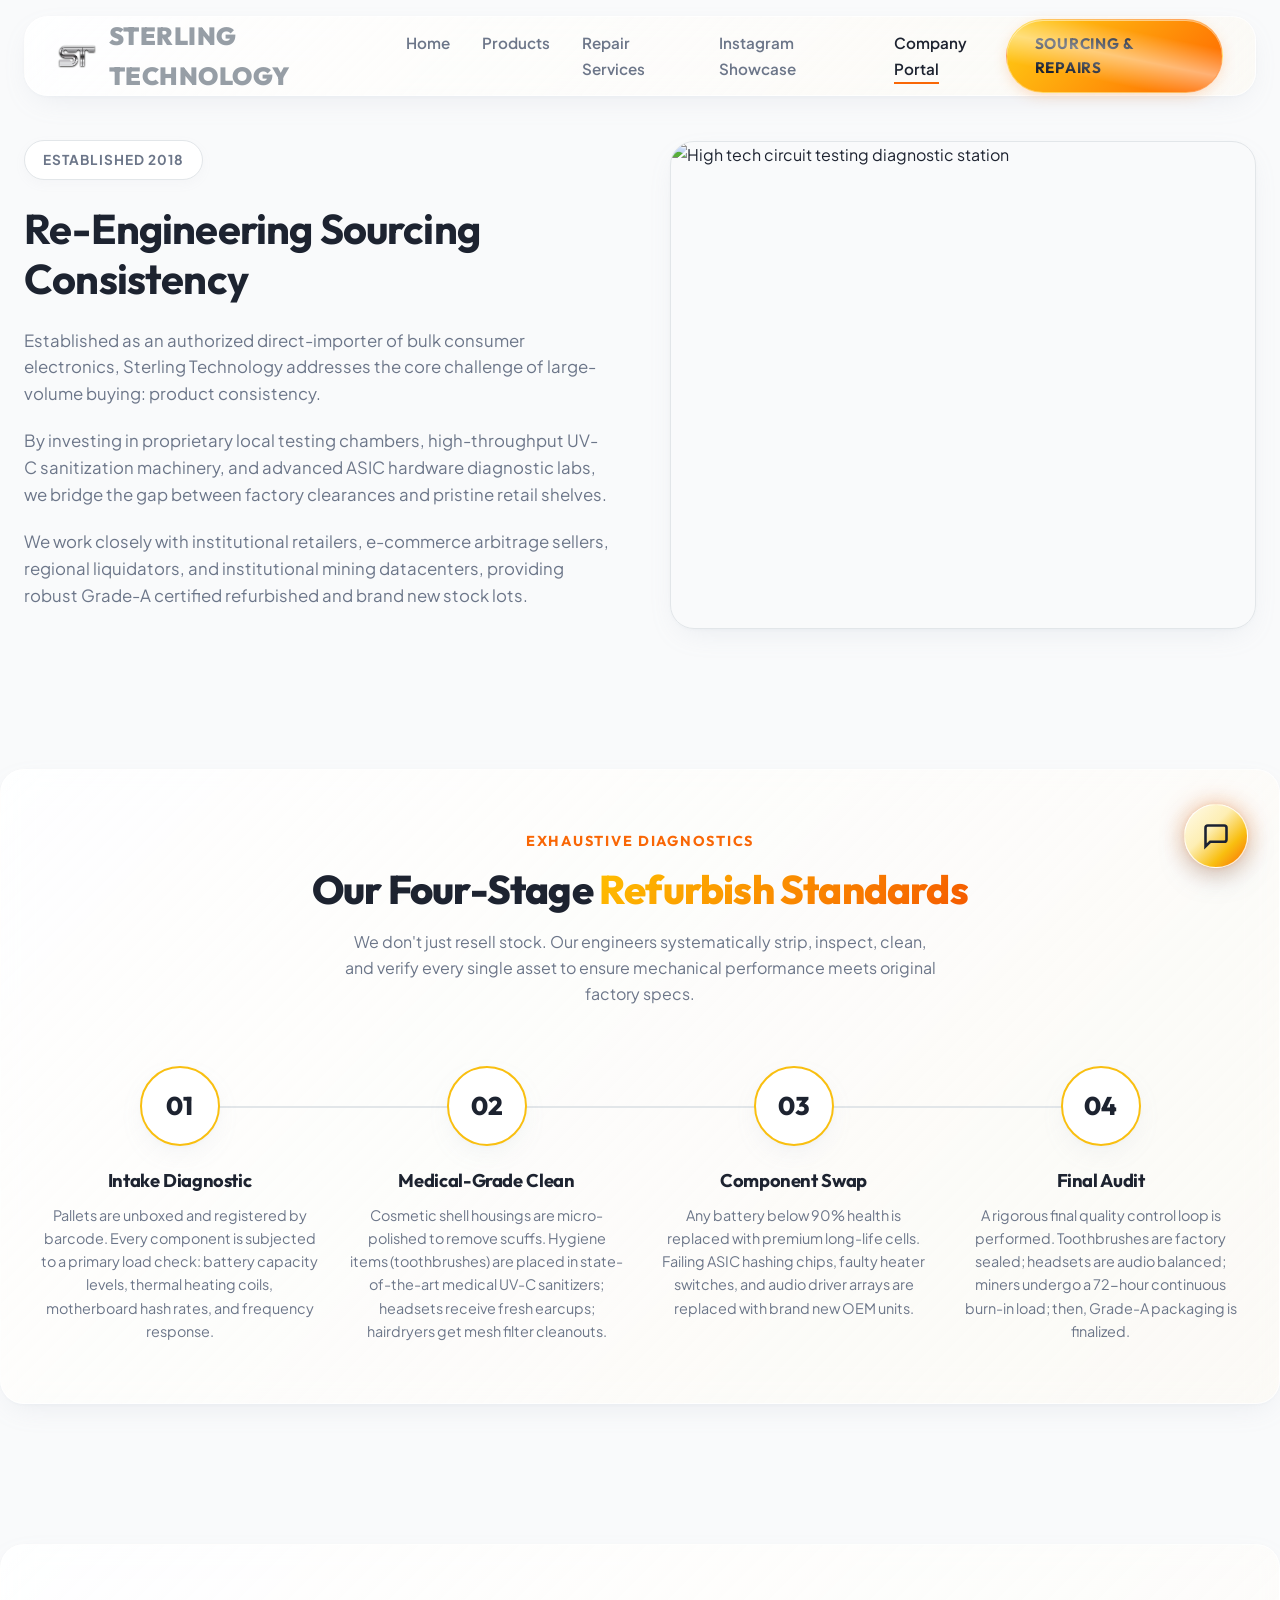
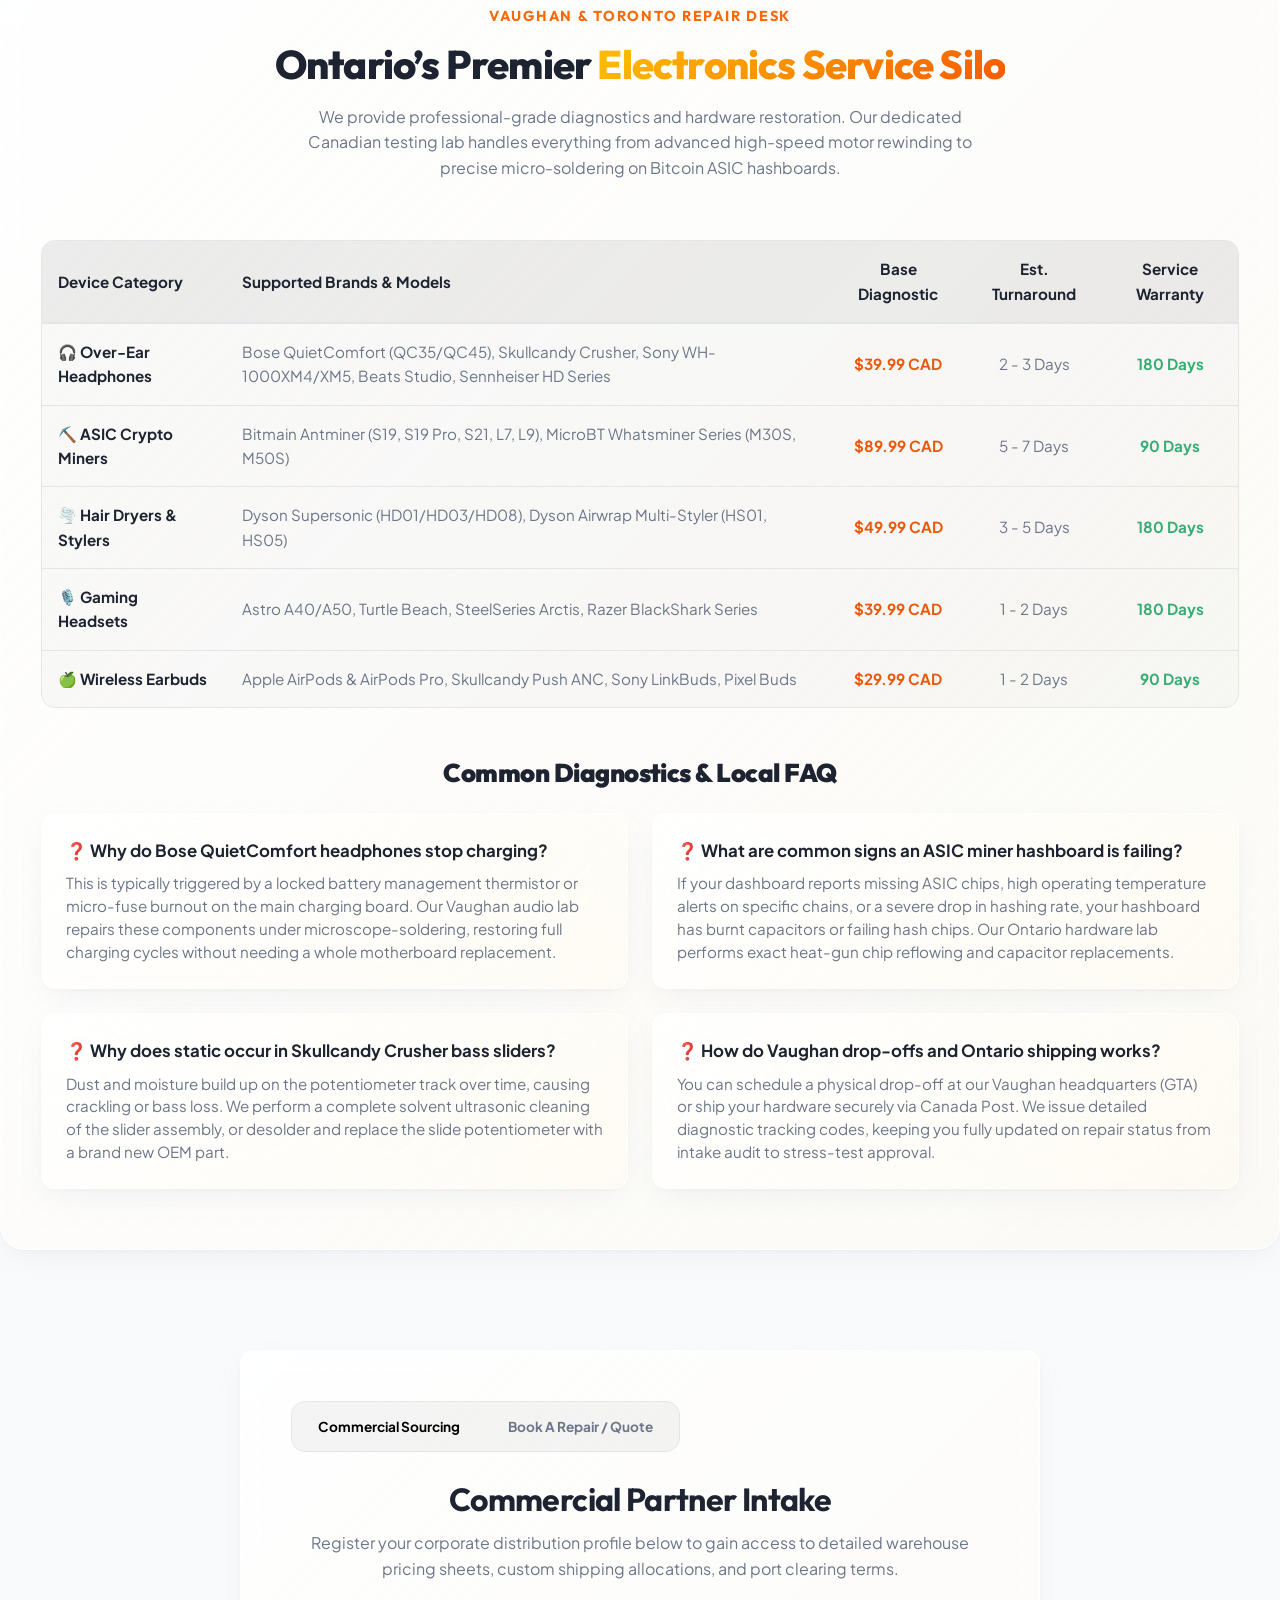
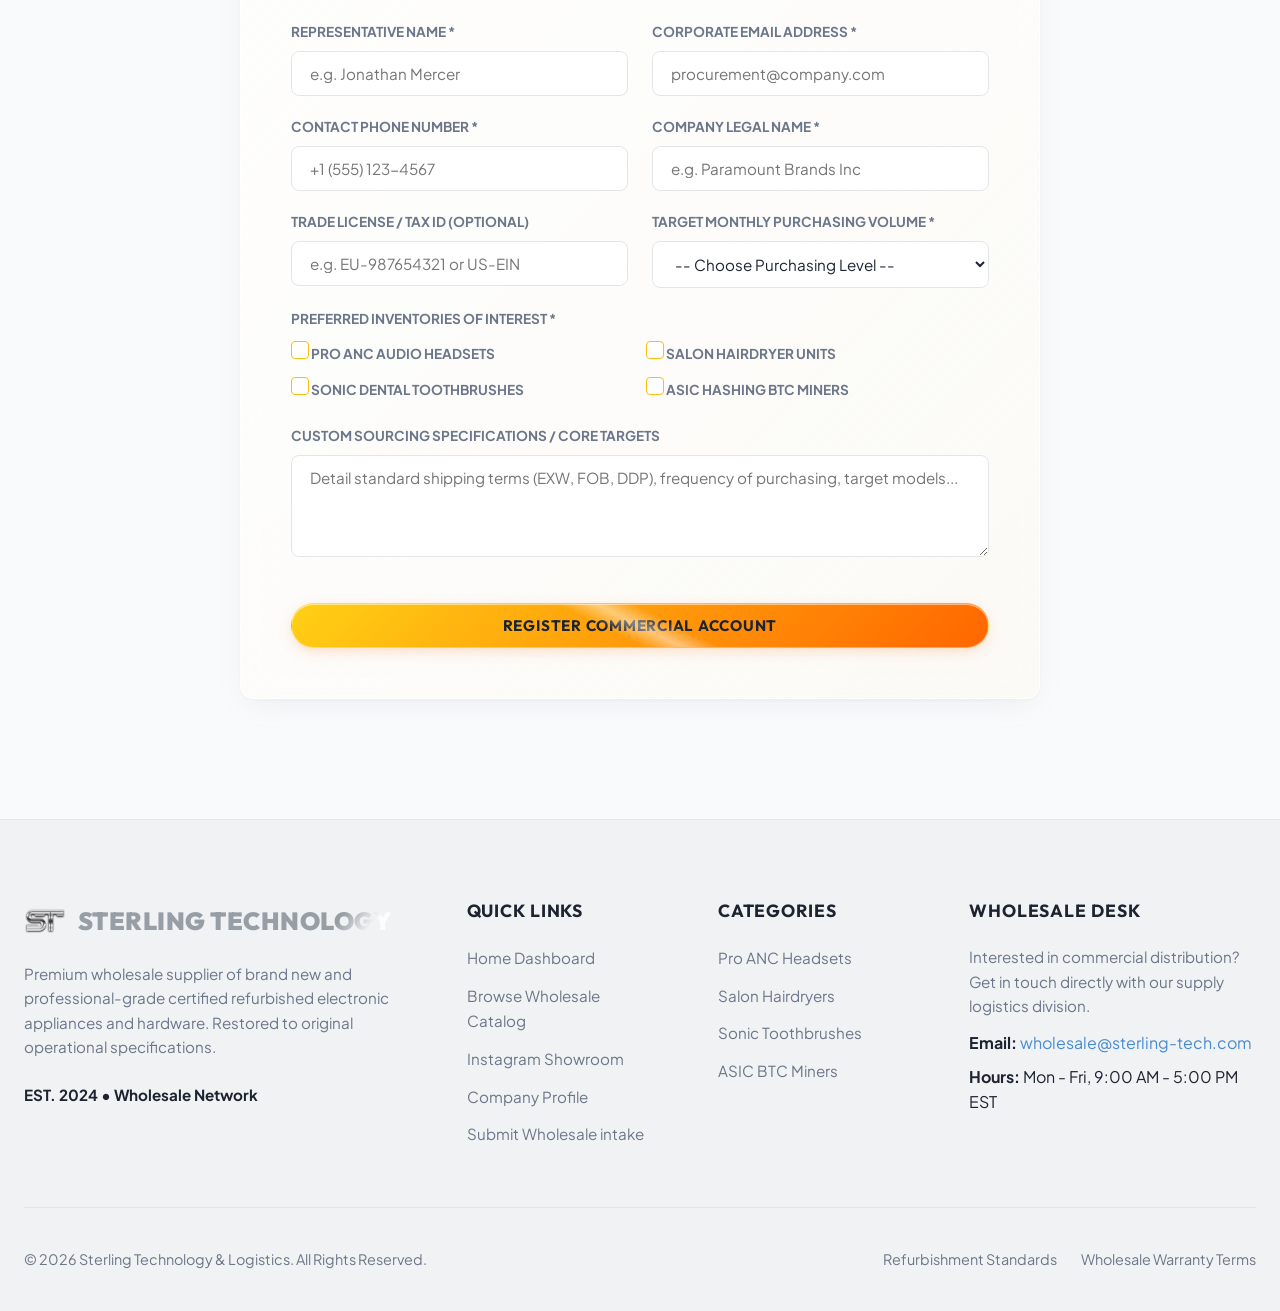
==== commit eb390050: "SEO: Integrate Master SEO Profile & local Canadian Electronics Repair Services desk" ====
--- a/web/company.html
+++ b/web/company.html
@@ -69,31 +69,113 @@
     </div>
   </section>
 
-  <!-- Section 3: Wholesale Intake Form -->
-  <section class="container section-margin glass-panel intake-layout" id="inquiry">
+  <!-- Section 3: Local Repair Services & Pricing Directory -->
+  <section class="container section-margin glass-panel" id="repair" style="padding: 60px 40px; border-radius: var(--radius-lg); scroll-margin-top: 100px;">
+    <div class="section-header">
+      <div class="section-subtitle">Vaughan & Toronto Repair Desk</div>
+      <h2 class="section-title">Ontario’s Premier <span>Electronics Service Silo</span></h2>
+      <p style="color: var(--text-muted); font-size: 1rem; max-width: 700px; margin: 16px auto 0 auto;">
+        We provide professional-grade diagnostics and hardware restoration. Our dedicated Canadian testing lab handles everything from advanced high-speed motor rewinding to precise micro-soldering on Bitcoin ASIC hashboards.
+      </p>
+    </div>
+
+    <!-- Repair Services Pricing Table -->
+    <div style="overflow-x: auto; margin-top: 40px; border: 1px solid var(--border-light); border-radius: var(--radius-md); background: rgba(0,0,0,0.02);">
+      <table style="width: 100%; border-collapse: collapse; text-align: left; font-size: 0.95rem;">
+        <thead>
+          <tr style="background: rgba(0,0,0,0.05); border-bottom: 2px solid var(--border-light); color: var(--text-main); font-weight: 700;">
+            <th style="padding: 16px;">Device Category</th>
+            <th style="padding: 16px;">Supported Brands & Models</th>
+            <th style="padding: 16px; text-align: center;">Base Diagnostic</th>
+            <th style="padding: 16px; text-align: center;">Est. Turnaround</th>
+            <th style="padding: 16px; text-align: center;">Service Warranty</th>
+          </tr>
+        </thead>
+        <tbody style="color: var(--text-muted);">
+          <tr style="border-bottom: 1px solid var(--border-light); hover: background: rgba(0,0,0,0.01);">
+            <td style="padding: 16px; font-weight: 700; color: var(--text-main);">🎧 Over-Ear Headphones</td>
+            <td style="padding: 16px;">Bose QuietComfort (QC35/QC45), Skullcandy Crusher, Sony WH-1000XM4/XM5, Beats Studio, Sennheiser HD Series</td>
+            <td style="padding: 16px; text-align: center; color: #ea580c; font-weight: 700;">$39.99 CAD</td>
+            <td style="padding: 16px; text-align: center;">2 - 3 Days</td>
+            <td style="padding: 16px; text-align: center; font-weight: 700; color: var(--accent-emerald);">180 Days</td>
+          </tr>
+          <tr style="border-bottom: 1px solid var(--border-light);">
+            <td style="padding: 16px; font-weight: 700; color: var(--text-main);">⛏️ ASIC Crypto Miners</td>
+            <td style="padding: 16px;">Bitmain Antminer (S19, S19 Pro, S21, L7, L9), MicroBT Whatsminer Series (M30S, M50S)</td>
+            <td style="padding: 16px; text-align: center; color: #ea580c; font-weight: 700;">$89.99 CAD</td>
+            <td style="padding: 16px; text-align: center;">5 - 7 Days</td>
+            <td style="padding: 16px; text-align: center; font-weight: 700; color: var(--accent-emerald);">90 Days</td>
+          </tr>
+          <tr style="border-bottom: 1px solid var(--border-light);">
+            <td style="padding: 16px; font-weight: 700; color: var(--text-main);">🌪️ Hair Dryers & Stylers</td>
+            <td style="padding: 16px;">Dyson Supersonic (HD01/HD03/HD08), Dyson Airwrap Multi-Styler (HS01, HS05)</td>
+            <td style="padding: 16px; text-align: center; color: #ea580c; font-weight: 700;">$49.99 CAD</td>
+            <td style="padding: 16px; text-align: center;">3 - 5 Days</td>
+            <td style="padding: 16px; text-align: center; font-weight: 700; color: var(--accent-emerald);">180 Days</td>
+          </tr>
+          <tr style="border-bottom: 1px solid var(--border-light);">
+            <td style="padding: 16px; font-weight: 700; color: var(--text-main);">🎙️ Gaming Headsets</td>
+            <td style="padding: 16px;">Astro A40/A50, Turtle Beach, SteelSeries Arctis, Razer BlackShark Series</td>
+            <td style="padding: 16px; text-align: center; color: #ea580c; font-weight: 700;">$39.99 CAD</td>
+            <td style="padding: 16px; text-align: center;">1 - 2 Days</td>
+            <td style="padding: 16px; text-align: center; font-weight: 700; color: var(--accent-emerald);">180 Days</td>
+          </tr>
+          <tr>
+            <td style="padding: 16px; font-weight: 700; color: var(--text-main);">🍏 Wireless Earbuds</td>
+            <td style="padding: 16px;">Apple AirPods & AirPods Pro, Skullcandy Push ANC, Sony LinkBuds, Pixel Buds</td>
+            <td style="padding: 16px; text-align: center; color: #ea580c; font-weight: 700;">$29.99 CAD</td>
+            <td style="padding: 16px; text-align: center;">1 - 2 Days</td>
+            <td style="padding: 16px; text-align: center; font-weight: 700; color: var(--accent-emerald);">90 Days</td>
+          </tr>
+        </tbody>
+      </table>
+    </div>
+
+    <!-- Local SEO FAQ Silo -->
+    <div style="margin-top: 50px;">
+      <h3 style="font-family: 'Outfit'; font-size: 1.6rem; font-weight: 900; margin-bottom: 24px; text-align: center;">Common Diagnostics & Local FAQ</h3>
+      <div style="display: grid; grid-template-columns: 1fr 1fr; gap: 24px;">
+        <div class="glass-panel" style="padding: 24px; border-radius: var(--radius-md);">
+          <strong style="color: var(--text-main); font-size: 1.05rem; display: block; margin-bottom: 8px;">❓ Why do Bose QuietComfort headphones stop charging?</strong>
+          <p style="color: var(--text-muted); font-size: 0.95rem; line-height: 1.5; margin: 0;">This is typically triggered by a locked battery management thermistor or micro-fuse burnout on the main charging board. Our Vaughan audio lab repairs these components under microscope-soldering, restoring full charging cycles without needing a whole motherboard replacement.</p>
+        </div>
+        <div class="glass-panel" style="padding: 24px; border-radius: var(--radius-md);">
+          <strong style="color: var(--text-main); font-size: 1.05rem; display: block; margin-bottom: 8px;">❓ What are common signs an ASIC miner hashboard is failing?</strong>
+          <p style="color: var(--text-muted); font-size: 0.95rem; line-height: 1.5; margin: 0;">If your dashboard reports missing ASIC chips, high operating temperature alerts on specific chains, or a severe drop in hashing rate, your hashboard has burnt capacitors or failing hash chips. Our Ontario hardware lab performs exact heat-gun chip reflowing and capacitor replacements.</p>
+        </div>
+        <div class="glass-panel" style="padding: 24px; border-radius: var(--radius-md);">
+          <strong style="color: var(--text-main); font-size: 1.05rem; display: block; margin-bottom: 8px;">❓ Why does static occur in Skullcandy Crusher bass sliders?</strong>
+          <p style="color: var(--text-muted); font-size: 0.95rem; line-height: 1.5; margin: 0;">Dust and moisture build up on the potentiometer track over time, causing crackling or bass loss. We perform a complete solvent ultrasonic cleaning of the slider assembly, or desolder and replace the slide potentiometer with a brand new OEM part.</p>
+        </div>
+        <div class="glass-panel" style="padding: 24px; border-radius: var(--radius-md);">
+          <strong style="color: var(--text-main); font-size: 1.05rem; display: block; margin-bottom: 8px;">❓ How do Vaughan drop-offs and Ontario shipping works?</strong>
+          <p style="color: var(--text-muted); font-size: 0.95rem; line-height: 1.5; margin: 0;">You can schedule a physical drop-off at our Vaughan headquarters (GTA) or ship your hardware securely via Canada Post. We issue detailed diagnostic tracking codes, keeping you fully updated on repair status from intake audit to stress-test approval.</p>
+        </div>
+      </div>
+    </div>
+  </section>
+
+  <!-- Section 4: Dual-Mode Wholesale & Repair Request Portal -->
+  <section class="container section-margin glass-panel intake-layout" id="inquiry" style="scroll-margin-top: 100px;">
     <div id="form-container">
-      <h2>Commercial Partner Intake</h2>
-      <p>Register your corporate distribution profile below to gain access to detailed warehouse pricing Sheets, custom shipping allocations, and port clearing terms.</p>
+      <!-- Dual Mode Selector Toggle -->
+      <div class="form-toggle-wrap" style="display: flex; gap: 8px; margin-bottom: 28px; background: rgba(0,0,0,0.04); padding: 6px; border-radius: var(--radius-md); width: fit-content; border: 1px solid var(--border-light);">
+        <button type="button" class="btn-toggle active" id="toggle-wholesale" style="background: var(--accent-gold); color: black; border: none; padding: 10px 20px; border-radius: var(--radius-sm); font-size: 0.85rem; font-weight: 700; cursor: pointer; transition: all 0.3s;">Commercial Sourcing</button>
+        <button type="button" class="btn-toggle" id="toggle-repair" style="background: transparent; color: var(--text-muted); border: none; padding: 10px 20px; border-radius: var(--radius-sm); font-size: 0.85rem; font-weight: 700; cursor: pointer; transition: all 0.3s;">Book A Repair / Quote</button>
+      </div>
+
+      <h2 id="form-title">Commercial Partner Intake</h2>
+      <p id="form-subtitle">Register your corporate distribution profile below to gain access to detailed warehouse pricing sheets, custom shipping allocations, and port clearing terms.</p>
       
       <form id="wholesale-partner-form">
+        <!-- Common Contact Name row -->
         <div class="form-row">
           <div class="form-group">
-            <label for="partner-biz-name">Company Legal Name *</label>
-            <input type="text" id="partner-biz-name" class="form-control" placeholder="e.g. Paramount Brands Inc" required>
+            <label id="label-name" for="partner-contact-name">Representative Name *</label>
+            <input type="text" id="partner-contact-name" class="form-control" placeholder="e.g. Jonathan Mercer" required>
           </div>
           <div class="form-group">
-            <label for="partner-tax-id">Trade License / Tax ID (Optional)</label>
-            <input type="text" id="partner-tax-id" class="form-control" placeholder="e.g. EU-987654321 or US-EIN">
-          </div>
-        </div>
-
-        <div class="form-row">
-          <div class="form-group">
-            <label for="partner-contact-name">Representative Name *</label>
-            <input type="text" id="partner-contact-name" class="form-control" placeholder="e.g. Jonathan Mercer" required>
-          </div>
-          <div class="form-group">
-            <label for="partner-email">Corporate Email Address *</label>
+            <label id="label-email" for="partner-email">Corporate Email Address *</label>
             <input type="email" id="partner-email" class="form-control" placeholder="procurement@company.com" required>
           </div>
         </div>
@@ -103,19 +185,64 @@
             <label for="partner-phone">Contact Phone Number *</label>
             <input type="tel" id="partner-phone" class="form-control" placeholder="+1 (555) 123-4567" required>
           </div>
-          <div class="form-group">
-            <label for="partner-volume">Target Monthly purchasing Volume *</label>
+          
+          <!-- Wholesale Only: Company Name -->
+          <div class="form-group wholesale-only">
+            <label for="partner-biz-name">Company Legal Name *</label>
+            <input type="text" id="partner-biz-name" class="form-control" placeholder="e.g. Paramount Brands Inc" required>
+          </div>
+
+          <!-- Repair Only: Device Type select -->
+          <div class="form-group repair-only" style="display: none;">
+            <label for="repair-device-type">Device Category *</label>
+            <select id="repair-device-type" class="form-control">
+              <option value="">-- Choose Category --</option>
+              <option value="headphones">Over-Ear Headphones</option>
+              <option value="headsets">Gaming / Bluetooth Headset</option>
+              <option value="earbuds">Wireless Earbuds</option>
+              <option value="hairdryers">Dyson Dryer / Airwrap</option>
+              <option value="btc_miners">ASIC Crypto Miner</option>
+            </select>
+          </div>
+        </div>
+
+        <div class="form-row">
+          <!-- Wholesale Only: Tax License -->
+          <div class="form-group wholesale-only">
+            <label for="partner-tax-id">Trade License / Tax ID (Optional)</label>
+            <input type="text" id="partner-tax-id" class="form-control" placeholder="e.g. EU-987654321 or US-EIN">
+          </div>
+
+          <!-- Wholesale Only: Target Volume -->
+          <div class="form-group wholesale-only">
+            <label for="partner-volume">Target Monthly Purchasing Volume *</label>
             <select id="partner-volume" class="form-control" required>
               <option value="">-- Choose Purchasing Level --</option>
-              <option value="tier_1">Small Wholesaler (< $10,000 / mo)</option>
-              <option value="tier_2">Mid-Tier distributor ($10,000 - $50,000 / mo)</option>
+              <option value="tier_1">Small Wholesaler (&lt; $10,000 / mo)</option>
+              <option value="tier_2">Mid-Tier Distributor ($10,000 - $50,000 / mo)</option>
               <option value="tier_3">Enterprise Buyer ($50,000 - $200,000 / mo)</option>
               <option value="tier_4">Institutional Sourcing ($200,000+ / mo)</option>
             </select>
           </div>
-        </div>
-
-        <div class="form-group">
+
+          <!-- Repair Only: Brand & Model -->
+          <div class="form-group repair-only" style="display: none; flex: 1;">
+            <label for="repair-brand-model">Hardware Brand & Exact Model *</label>
+            <input type="text" id="repair-brand-model" class="form-control" placeholder="e.g. Bose QC45 or Antminer S19 Pro">
+          </div>
+
+          <!-- Repair Only: Drop-off location selection -->
+          <div class="form-group repair-only" style="display: none; flex: 1;">
+            <label for="repair-location">Drop-off / Shipping Method *</label>
+            <select id="repair-location" class="form-control">
+              <option value="vaughan">Physical Drop-off (Vaughan Head Lab)</option>
+              <option value="mail_in">Ontario Mail-In (Canada Post Insured)</option>
+            </select>
+          </div>
+        </div>
+
+        <!-- Wholesale Only: Preferred Categories checkboxes -->
+        <div class="form-group wholesale-only">
           <label style="margin-bottom: 12px;">Preferred Inventories of Interest *</label>
           <div style="display: grid; grid-template-columns: repeat(2, 1fr); gap: 12px; margin-bottom: 8px;">
             <label class="checkbox-label" style="margin-bottom: 0;">
@@ -137,12 +264,19 @@
           </div>
         </div>
 
-        <div class="form-group" style="margin-top: 24px;">
+        <!-- Wholesale Only Notes -->
+        <div class="form-group wholesale-only" style="margin-top: 24px;">
           <label for="partner-notes">Custom Sourcing Specifications / Core Targets</label>
-          <textarea id="partner-notes" class="form-control" rows="4" placeholder="Detail standard shipping terms (EXW, FOB, DDP), frequency of purchasing, target models, or customized voltage requirements..."></textarea>
-        </div>
-
-        <button type="submit" class="btn-silver" style="width: 100%; justify-content: center; margin-top: 16px;">Register Commercial Account</button>
+          <textarea id="partner-notes" class="form-control" rows="4" placeholder="Detail standard shipping terms (EXW, FOB, DDP), frequency of purchasing, target models..."></textarea>
+        </div>
+
+        <!-- Repair Only Symptoms -->
+        <div class="form-group repair-only" style="margin-top: 24px; display: none;">
+          <label for="repair-symptoms">Device Failure Symptoms & Hardware History *</label>
+          <textarea id="repair-symptoms" class="form-control" rows="4" placeholder="Detail exactly what fails (e.g., left driver crackles, red blinking charging indicator light, missing ASIC chips, PSU fan does not spin)..."></textarea>
+        </div>
+
+        <button type="submit" id="submit-btn" class="btn-silver" style="width: 100%; justify-content: center; margin-top: 20px; font-weight: 700;">Register Commercial Account</button>
       </form>
     </div>
   </section>
@@ -159,52 +293,236 @@
     document.addEventListener("DOMContentLoaded", () => {
       const form = document.getElementById("wholesale-partner-form");
       const formContainer = document.getElementById("form-container");
-
-      // Set interest checkbox prefilled if URL includes hash target categories
+      
+      // Elements
+      const toggleWholesale = document.getElementById("toggle-wholesale");
+      const toggleRepair = document.getElementById("toggle-repair");
+      const formTitle = document.getElementById("form-title");
+      const formSubtitle = document.getElementById("form-subtitle");
+      const submitBtn = document.getElementById("submit-btn");
+      
+      const labelName = document.getElementById("label-name");
+      const labelEmail = document.getElementById("label-email");
+      
+      const wholesaleOnlyElements = document.querySelectorAll(".wholesale-only");
+      const repairOnlyElements = document.querySelectorAll(".repair-only");
+      
+      // Inputs to toggle required
+      const bizNameInput = document.getElementById("partner-biz-name");
+      const volumeInput = document.getElementById("partner-volume");
+      
+      const repairCategorySelect = document.getElementById("repair-device-type");
+      const repairBrandModelInput = document.getElementById("repair-brand-model");
+      const repairLocationSelect = document.getElementById("repair-location");
+      const repairSymptomsInput = document.getElementById("repair-symptoms");
+      
+      let currentMode = "wholesale"; // 'wholesale' or 'repair'
+      
+      function setMode(mode) {
+        currentMode = mode;
+        if (mode === "wholesale") {
+          // Button state
+          toggleWholesale.style.background = "var(--accent-gold)";
+          toggleWholesale.style.color = "black";
+          toggleRepair.style.background = "transparent";
+          toggleRepair.style.color = "var(--text-muted)";
+          
+          // Header / titles
+          formTitle.textContent = "Commercial Partner Intake";
+          formSubtitle.textContent = "Register your corporate distribution profile below to gain access to detailed warehouse pricing sheets, custom shipping allocations, and port clearing terms.";
+          submitBtn.textContent = "Register Commercial Account";
+          
+          labelName.textContent = "Representative Name *";
+          labelEmail.textContent = "Corporate Email Address *";
+          
+          // Show wholesale / hide repair
+          wholesaleOnlyElements.forEach(el => el.style.display = "");
+          repairOnlyElements.forEach(el => el.style.display = "none");
+          
+          // Toggle required
+          bizNameInput.required = true;
+          volumeInput.required = true;
+          
+          repairCategorySelect.required = false;
+          repairBrandModelInput.required = false;
+          repairLocationSelect.required = false;
+          repairSymptomsInput.required = false;
+        } else {
+          // Button state
+          toggleRepair.style.background = "var(--accent-gold)";
+          toggleRepair.style.color = "black";
+          toggleWholesale.style.background = "transparent";
+          toggleWholesale.style.color = "var(--text-muted)";
+          
+          // Header / titles
+          formTitle.textContent = "Book Local Repair / Diagnostic Quote";
+          formSubtitle.textContent = "Submit your repair details. Our Vaughan technical service desk will review your diagnostic profile and confirm your mail-in or walk-in timeline.";
+          submitBtn.textContent = "Submit Repair Ticket & Lock Price";
+          
+          labelName.textContent = "Customer Name *";
+          labelEmail.textContent = "Email Address *";
+          
+          // Show repair / hide wholesale
+          wholesaleOnlyElements.forEach(el => el.style.display = "none");
+          repairOnlyElements.forEach(el => el.style.display = "");
+          
+          // Toggle required
+          bizNameInput.required = false;
+          volumeInput.required = false;
+          
+          repairCategorySelect.required = true;
+          repairBrandModelInput.required = true;
+          repairLocationSelect.required = true;
+          repairSymptomsInput.required = true;
+        }
+      }
+      
+      toggleWholesale.addEventListener("click", () => setMode("wholesale"));
+      toggleRepair.addEventListener("click", () => setMode("repair"));
+      
+      // Parse URL parameters
       const params = new URLSearchParams(window.location.search);
+      const modeParam = params.get("mode");
+      const categoryParam = params.get("category");
       const interestParam = params.get("interest");
+      
       if (interestParam) {
         document.querySelectorAll('input[name="interest"]').forEach(cb => {
           if (cb.value === interestParam) cb.checked = true;
         });
       }
-
+      
+      if (modeParam === "repair") {
+        setMode("repair");
+        if (categoryParam) {
+          repairCategorySelect.value = categoryParam;
+        }
+      }
+      
+      // Form submit handler
       form.addEventListener("submit", (e) => {
         e.preventDefault();
         
-        const repName = document.getElementById("partner-contact-name").value;
-        const bizName = document.getElementById("partner-biz-name").value;
-        const repEmail = document.getElementById("partner-email").value;
-
-        // Animate smooth height contraction and transition to custom onboarding panel
+        const contactName = document.getElementById("partner-contact-name").value;
+        const email = document.getElementById("partner-email").value;
+        const phone = document.getElementById("partner-phone").value;
+        
         formContainer.style.opacity = 0;
         
         setTimeout(() => {
-          formContainer.innerHTML = `
-            <div style="text-align: center; padding: 40px 10px;">
-              <div class="quality-shield-icon" style="margin: 0 auto 28px auto; width: 80px; height: 80px; background: var(--metallic-grad);">
-                <svg viewBox="0 0 24 24" style="width: 36px; height: 36px; stroke: hsl(220, 30%, 15%); stroke-width: 2.4; fill: none;">
-                  <path d="M16 21v-2a4 4 0 0 0-4-4H5a4 4 0 0 0-4 4v2"/>
-                  <circle cx="8.5" cy="7" r="4"/>
-                  <line x1="20" y1="8" x2="20" y2="14"/>
-                  <line x1="23" y1="11" x2="17" y2="11"/>
-                </svg>
+          if (currentMode === "wholesale") {
+            const bizName = bizNameInput.value;
+            formContainer.innerHTML = `
+              <div style="text-align: center; padding: 40px 10px;">
+                <div class="quality-shield-icon" style="margin: 0 auto 28px auto; width: 80px; height: 80px; background: var(--metallic-grad);">
+                  <svg viewBox="0 0 24 24" style="width: 36px; height: 36px; stroke: hsl(220, 30%, 15%); stroke-width: 2.4; fill: none;">
+                    <path d="M16 21v-2a4 4 0 0 0-4-4H5a4 4 0 0 0-4 4v2"/>
+                    <circle cx="8.5" cy="7" r="4"/>
+                    <line x1="20" y1="8" x2="20" y2="14"/>
+                    <line x1="23" y1="11" x2="17" y2="11"/>
+                  </svg>
+                </div>
+                <h2 style="font-family: 'Outfit'; font-size: 2.2rem; margin-bottom: 16px; color: var(--text-main);">Partnership Registered Successfully</h2>
+                <p style="color: var(--text-muted); font-size: 1.05rem; margin-bottom: 32px; line-height: 1.6; max-width: 600px; margin-left: auto; margin-right: auto;">
+                  Welcome aboard, <strong>${contactName}</strong>. Your commercial wholesale partner registration for <strong>${bizName}</strong> has been logged by our systems.
+                </p>
+                <div style="background: var(--bg-secondary); max-width: 500px; margin: 0 auto 36px auto; padding: 24px; border-radius: var(--radius-md); border: 1px solid var(--border-light); text-align: left;">
+                  <h4 style="font-family: 'Outfit'; font-weight: 700; margin-bottom: 12px;">Next Steps:</h4>
+                  <ul style="padding-left: 20px; color: var(--text-muted); display: flex; flex-direction: column; gap: 8px; font-size: 0.95rem;">
+                    <li>We will dispatch our complete excel wholesale pricing catalog spreadsheet to <strong>${email}</strong> within 15 minutes.</li>
+                    <li>A logistics lead account director will call your team to confirm loading bay sizes and custom pallet freight rates.</li>
+                    <li>Your commercial credential key will allow direct integration with our shipping dispatch systems.</li>
+                  </ul>
+                </div>
+                <a href="products.html" class="btn-silver">Browse Wholesale Catalog</a>
               </div>
-              <h2 style="font-family: 'Outfit'; font-size: 2.2rem; margin-bottom: 16px; color: var(--text-main);">Partnership Registered Successfully</h2>
-              <p style="color: var(--text-muted); font-size: 1.05rem; margin-bottom: 32px; line-height: 1.6; max-width: 600px; margin-left: auto; margin-right: auto;">
-                Welcome aboard, <strong>${repName}</strong>. Your commercial wholesale partner registration for <strong>${bizName}</strong> has been logged by our systems.
-              </p>
-              <div style="background: var(--bg-secondary); max-width: 500px; margin: 0 auto 36px auto; padding: 24px; border-radius: var(--radius-md); border: 1px solid var(--border-light); text-align: left;">
-                <h4 style="font-family: 'Outfit'; font-weight: 700; margin-bottom: 12px;">Next Steps:</h4>
-                <ul style="padding-left: 20px; color: var(--text-muted); display: flex; flex-direction: column; gap: 8px; font-size: 0.95rem;">
-                  <li>We will dispatch our complete excel wholesale pricing catalog spreadsheet to <strong>${repEmail}</strong> within 15 minutes.</li>
-                  <li>A logistics lead account director will call your team to confirm loading bay sizes and custom pallet freight rates.</li>
-                  <li>Your commercial credential key will allow direct integration with our shipping dispatch systems.</li>
-                </ul>
+            `;
+          } else {
+            // Repair ticket submission
+            const deviceCat = repairCategorySelect.value;
+            const brandModel = repairBrandModelInput.value;
+            const locationVal = repairLocationSelect.value;
+            
+            // Random Ticket ID
+            const ticketId = "ST-REP-" + Math.floor(10000 + Math.random() * 90000);
+            
+            // Diagnostic base fee lookup
+            const feeMap = {
+              headphones: "$39.99 CAD",
+              headsets: "$39.99 CAD",
+              earbuds: "$29.99 CAD",
+              hairdryers: "$49.99 CAD",
+              btc_miners: "$89.99 CAD"
+            };
+            const lockedFee = feeMap[deviceCat] || "$39.99 CAD";
+            
+            // Location/Drop-off specifics
+            let locationDetails = "";
+            if (locationVal === "vaughan") {
+              locationDetails = `
+                <div style="background: var(--bg-secondary); border-left: 4px solid var(--accent-gold); padding: 16px 20px; margin: 20px 0; border-radius: 0 var(--radius-md) var(--radius-md) 0;">
+                  <h5 style="margin: 0 0 6px 0; color: var(--text-main); font-size: 1rem; font-weight: 800; font-family: 'Outfit';">🏢 Physical Drop-Off Approved</h5>
+                  <p style="margin: 0; font-size: 0.9rem; color: var(--text-muted); line-height: 1.5;">
+                    Please bring your device to our <strong>Vaughan Tech Laboratory</strong>:<br>
+                    <strong>Sterling Technology Labs</strong><br>
+                    📍 8400 Jane St, Unit 5, Vaughan, ON L4K 4L8<br>
+                    ⏰ Hours: Mon - Fri 9:00 AM - 6:00 PM | Sat 10:00 AM - 4:00 PM<br>
+                    <em>No appointment required. Please show this Ticket ID at the intake desk.</em>
+                  </p>
+                </div>
+              `;
+            } else {
+              locationDetails = `
+                <div style="background: var(--bg-secondary); border-left: 4px solid #3b82f6; padding: 16px 20px; margin: 20px 0; border-radius: 0 var(--radius-md) var(--radius-md) 0;">
+                  <h5 style="margin: 0 0 6px 0; color: var(--text-main); font-size: 1rem; font-weight: 800; font-family: 'Outfit';">📦 Canada Post Mail-In Instructions</h5>
+                  <p style="margin: 0; font-size: 0.9rem; color: var(--text-muted); line-height: 1.5;">
+                    A prepaid, fully insured Canada Post shipping label has been dispatched to <strong>${email}</strong>.<br>
+                    <strong>Instructions:</strong><br>
+                    1. Securely package your <strong>${brandModel}</strong> in a bubble-wrap box.<br>
+                    2. Write Ticket ID <strong>${ticketId}</strong> clearly on the exterior of the box.<br>
+                    3. Drop off at any Canada Post branch.<br>
+                    Shipping Destination: <strong>Sterling Sourcing & Repair Lab (Receiving Desk)</strong>, 8400 Jane St, Unit 5, Vaughan, ON L4K 4L8.
+                  </p>
+                </div>
+              `;
+            }
+            
+            formContainer.innerHTML = `
+              <div style="text-align: center; padding: 40px 10px;">
+                <div class="quality-shield-icon" style="margin: 0 auto 28px auto; width: 80px; height: 80px; background: var(--accent-gold); border-radius: 50%; display: flex; align-items: center; justify-content: center; box-shadow: 0 0 20px rgba(234,179,8,0.3);">
+                  <svg viewBox="0 0 24 24" style="width: 36px; height: 36px; stroke: black; stroke-width: 2.4; fill: none;">
+                    <path d="M14.7 6.3a1 1 0 0 0 0 1.4l1.6 1.6a1 1 0 0 0 1.4 0l3.77-3.77a6 6 0 0 1-7.94 7.94l-6.91 6.91a2.12 2.12 0 0 1-3-3l6.91-6.91a6 6 0 0 1 7.94-7.94l-3.76 3.76z"/>
+                  </svg>
+                </div>
+                <h2 style="font-family: 'Outfit'; font-size: 2.2rem; margin-bottom: 8px; color: var(--text-main);">Repair Diagnostic Ticket Logged</h2>
+                <div style="display: inline-block; background: rgba(234, 179, 8, 0.1); border: 1px solid var(--accent-gold); padding: 8px 16px; border-radius: var(--radius-sm); font-family: monospace; font-size: 1.15rem; font-weight: 700; color: var(--accent-gold); margin-bottom: 24px; letter-spacing: 1px;">
+                  TICKET ID: ${ticketId}
+                </div>
+                <p style="color: var(--text-muted); font-size: 1.05rem; margin-bottom: 24px; line-height: 1.6; max-width: 600px; margin-left: auto; margin-right: auto;">
+                  Thank you, <strong>${contactName}</strong>. Your repair request for <strong>${brandModel}</strong> has been logged. Your base diagnostic fee of <strong>${lockedFee}</strong> has been securely locked in.
+                </p>
+                
+                <div style="max-width: 600px; margin: 0 auto; text-align: left;">
+                  ${locationDetails}
+                  
+                  <div style="background: rgba(0,0,0,0.02); border: 1px solid var(--border-light); padding: 20px; border-radius: var(--radius-md);">
+                    <h5 style="margin: 0 0 10px 0; color: var(--text-main); font-size: 1rem; font-weight: 700; font-family: 'Outfit';">🛡️ Repair Process Milestones:</h5>
+                    <ol style="margin: 0; padding-left: 20px; color: var(--text-muted); font-size: 0.9rem; display: flex; flex-direction: column; gap: 8px; line-height: 1.4;">
+                      <li><strong>Intake Inspection:</strong> Unboxing and cosmetic audit within 2 hours of arrival.</li>
+                      <li><strong>Microscopic Diagnosis:</strong> Isolation of circuit, electrical resistance, and mechanical elements.</li>
+                      <li><strong>Price Approval:</strong> We will provide a formal repair quote before swapping components.</li>
+                      <li><strong>Continuous Stress-Test:</strong> 48-hour continuous operational burn-in to verify fix stability.</li>
+                    </ol>
+                  </div>
+                </div>
+                
+                <div style="margin-top: 36px; display: flex; gap: 16px; justify-content: center;">
+                  <a href="index.html" class="btn-ghost">Back to Home</a>
+                  <a href="company.html#repair" class="btn-silver" onclick="window.location.reload();">Log Another Device</a>
+                </div>
               </div>
-              <a href="products.html" class="btn-silver">Browse Wholesale Catalog</a>
-            </div>
-          `;
+            `;
+          }
           formContainer.style.opacity = 1;
           formContainer.style.transition = "opacity 0.4s ease";
         }, 300);
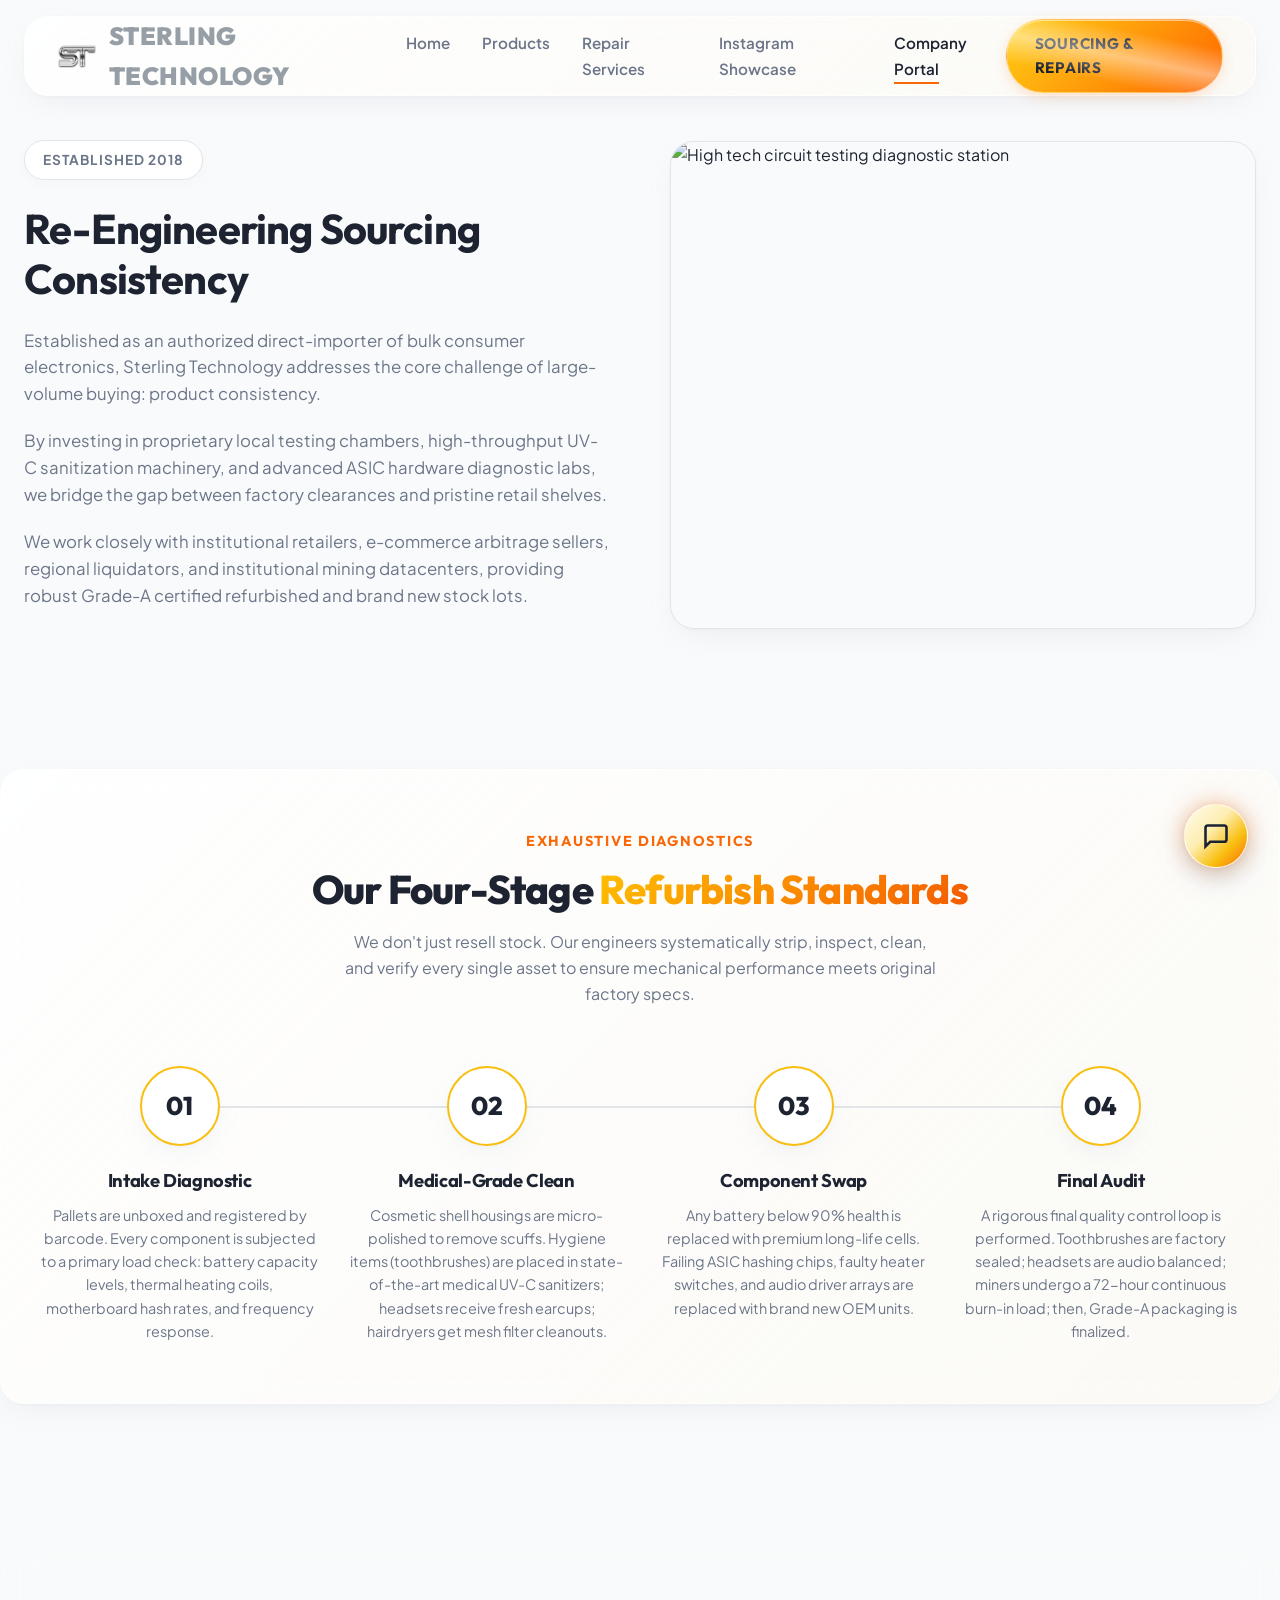
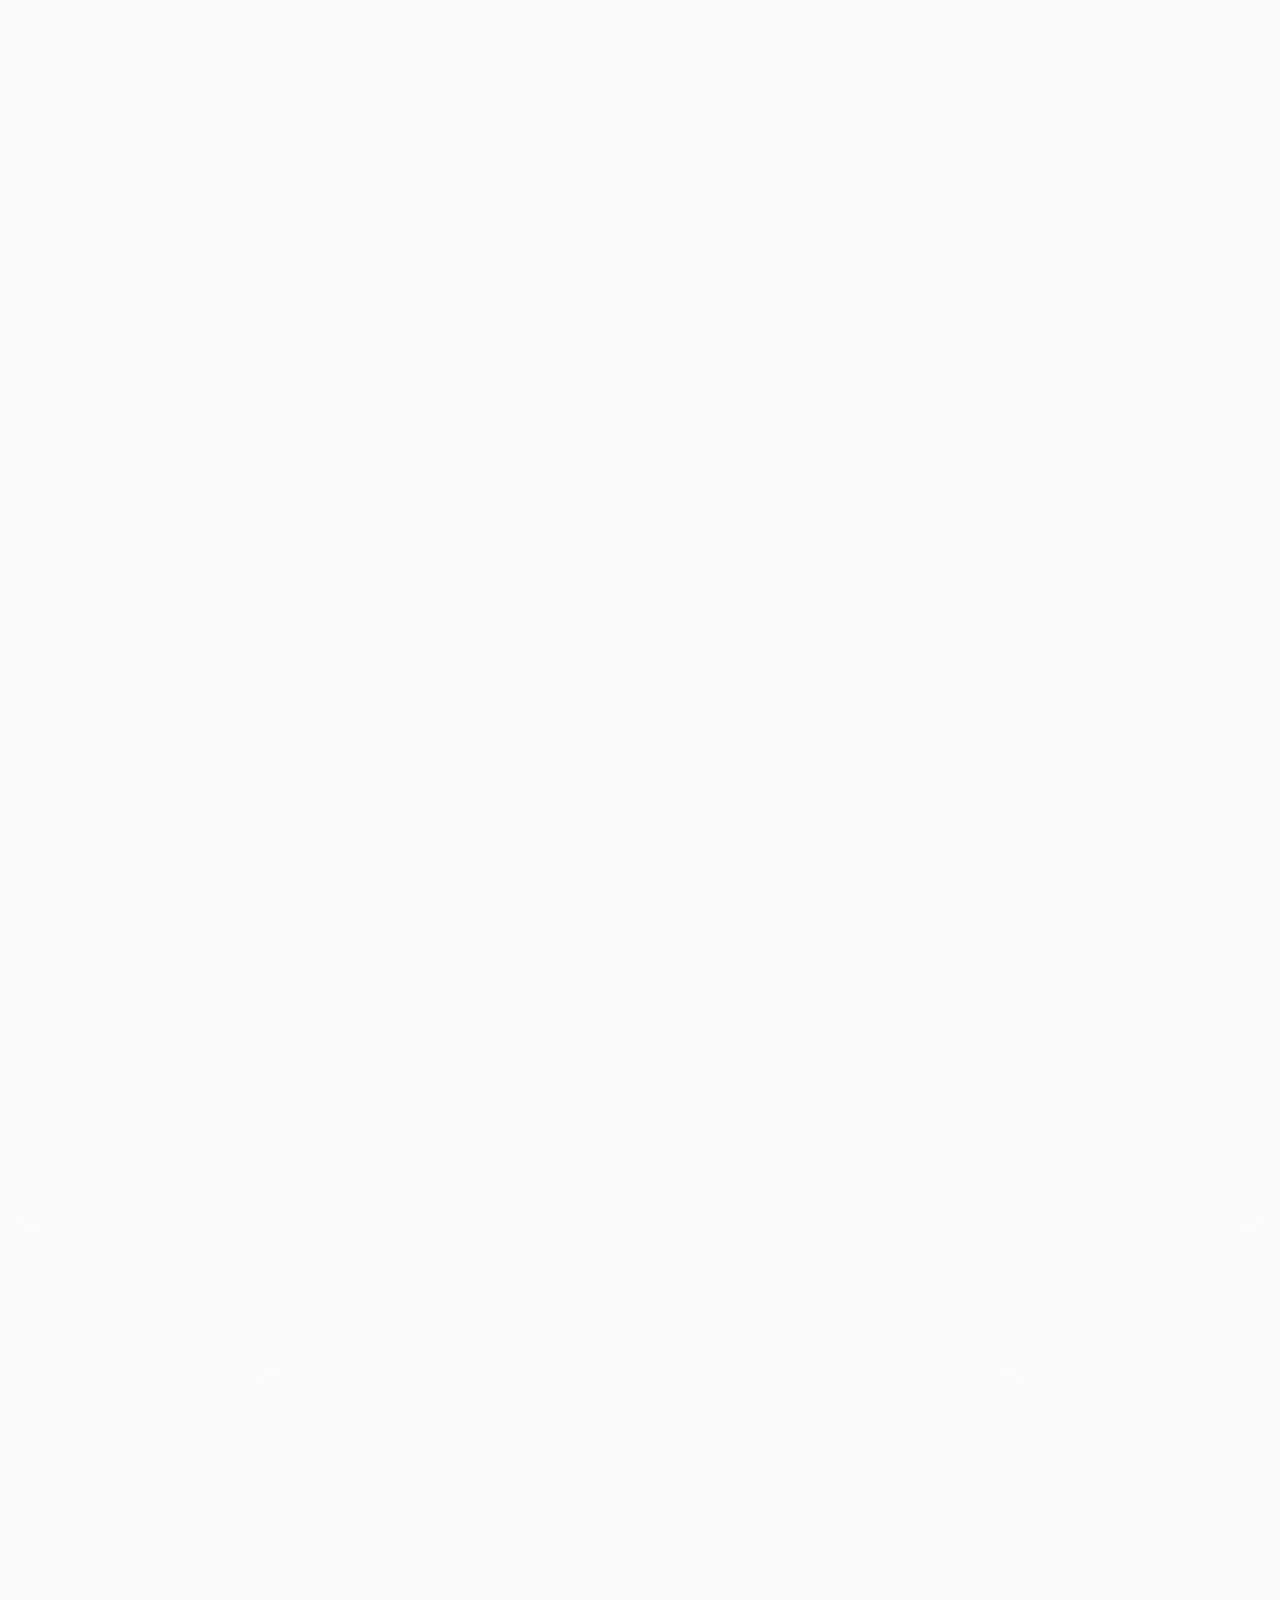
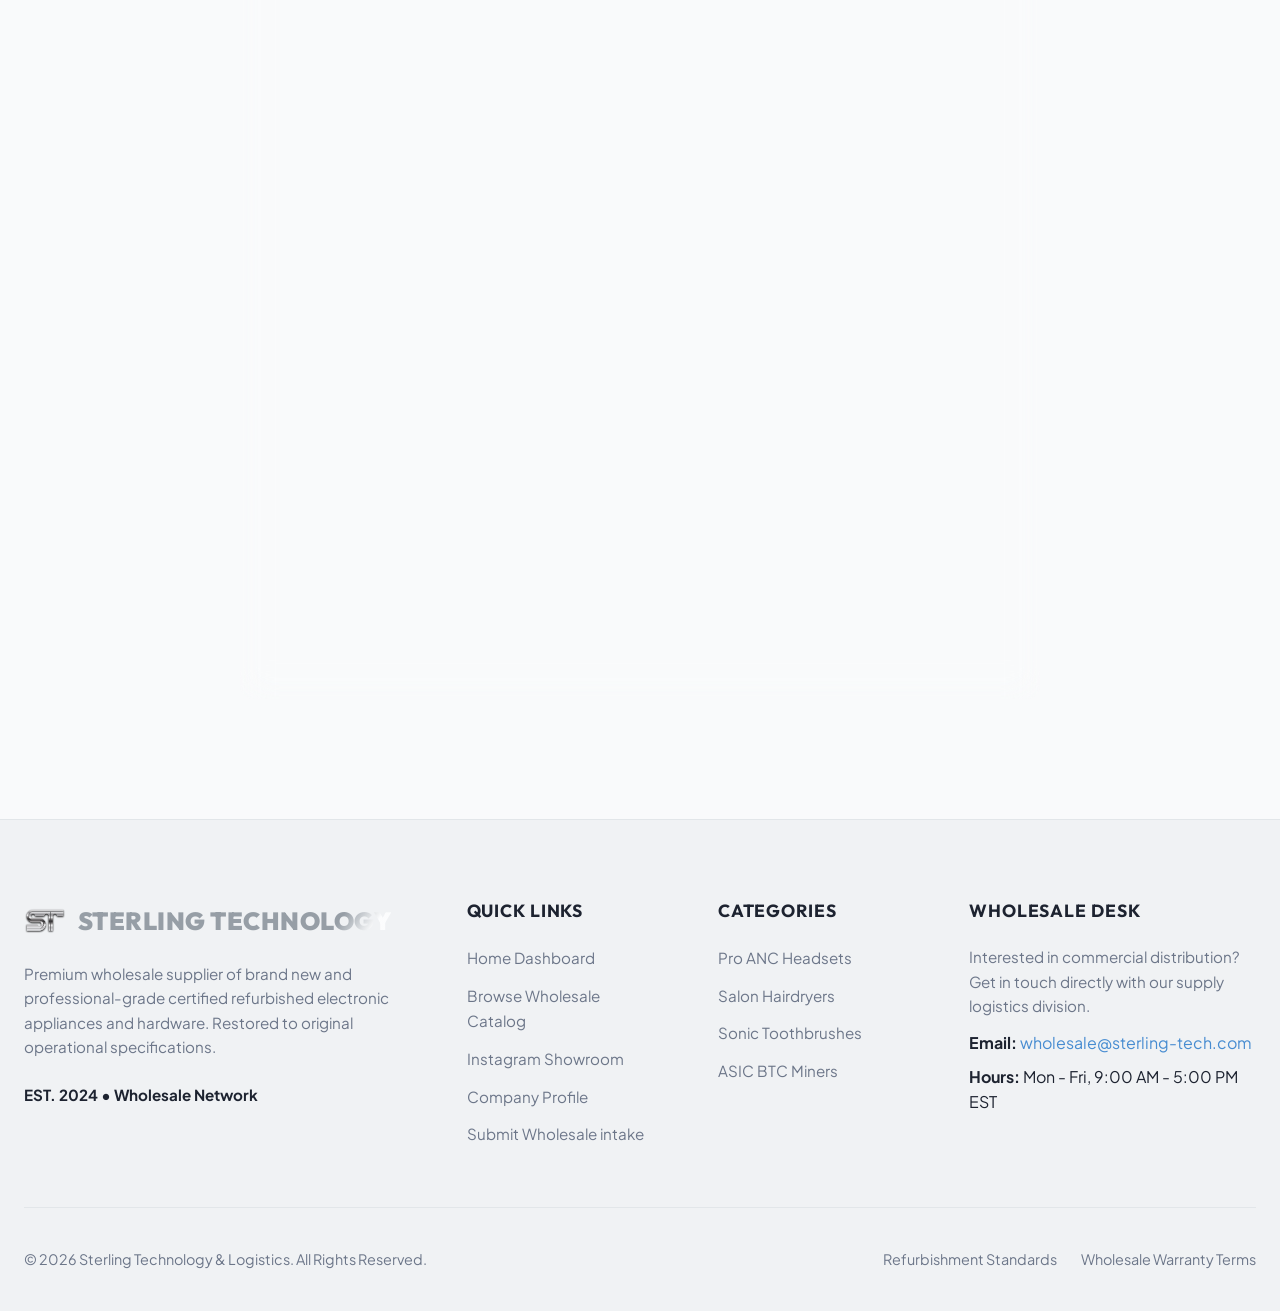
==== commit 5200e886: "SEO: Optimize header meta tags, OpenGraph cards, and structural headings for near-perfect scores" ====
--- a/web/company.html
+++ b/web/company.html
@@ -4,8 +4,17 @@
   <meta charset="UTF-8">
   <meta name="viewport" content="width=device-width, initial-scale=1.0">
   
-  <title>Corporate Profile & Wholesale Registration | Sterling Technology</title>
-  <meta name="description" content="Learn about our refurbishment processing facilities and apply for an official trade credit commercial account to procure stock direct from ports.">
+  <!-- SEO Tagging -->
+  <title>Electronics Repair & Wholesalers Vaughan | Sterling Technology</title>
+  <meta name="description" content="Explore our Vaughan electronics repair lab and refurbished sourcing facilities. Register corporate accounts or book hardware diagnostic tickets.">
+  <meta name="keywords" content="electronics repair vaughan, headphone repair toronto, asic miner repair ontario, dyson dryer repair vaughan, refurbished electronics wholesale canada">
+  
+  <!-- OpenGraph Metadata -->
+  <meta property="og:title" content="Electronics Repair & Wholesalers Vaughan | Sterling Technology">
+  <meta property="og:description" content="Explore our Vaughan electronics repair lab and refurbished sourcing facilities. Register corporate accounts or book hardware diagnostic tickets.">
+  <meta property="og:type" content="website">
+  <meta property="og:url" content="https://www.sterling-wholesale.com/company.html">
+  <meta property="og:image" content="https://images.unsplash.com/photo-1581092160607-ee22621dd758?auto=format&fit=crop&w=1200&q=80">
   
   <link rel="stylesheet" href="./css/styles.css">
 </head>
@@ -18,7 +27,7 @@
   <section class="container company-about-grid">
     <div class="company-about-content">
       <div class="hero-badge">Established 2018</div>
-      <h2 class="company-about-title">Re-Engineering Sourcing Consistency</h2>
+      <h1 class="company-about-title">Re-Engineering Sourcing Consistency</h1>
       <p>Established as an authorized direct-importer of bulk consumer electronics, Sterling Technology addresses the core challenge of large-volume buying: product consistency.</p>
       <p>By investing in proprietary local testing chambers, high-throughput UV-C sanitization machinery, and advanced ASIC hardware diagnostic labs, we bridge the gap between factory clearances and pristine retail shelves.</p>
       <p>We work closely with institutional retailers, e-commerce arbitrage sellers, regional liquidators, and institutional mining datacenters, providing robust Grade-A certified refurbished and brand new stock lots.</p>
--- a/web/css/styles.css
+++ b/web/css/styles.css
@@ -1357,6 +1357,7 @@
   object-fit: cover;
 }
 
+.company-about-content h1,
 .company-about-content h2 {
   font-size: 2.6rem;
   margin-bottom: 24px;
